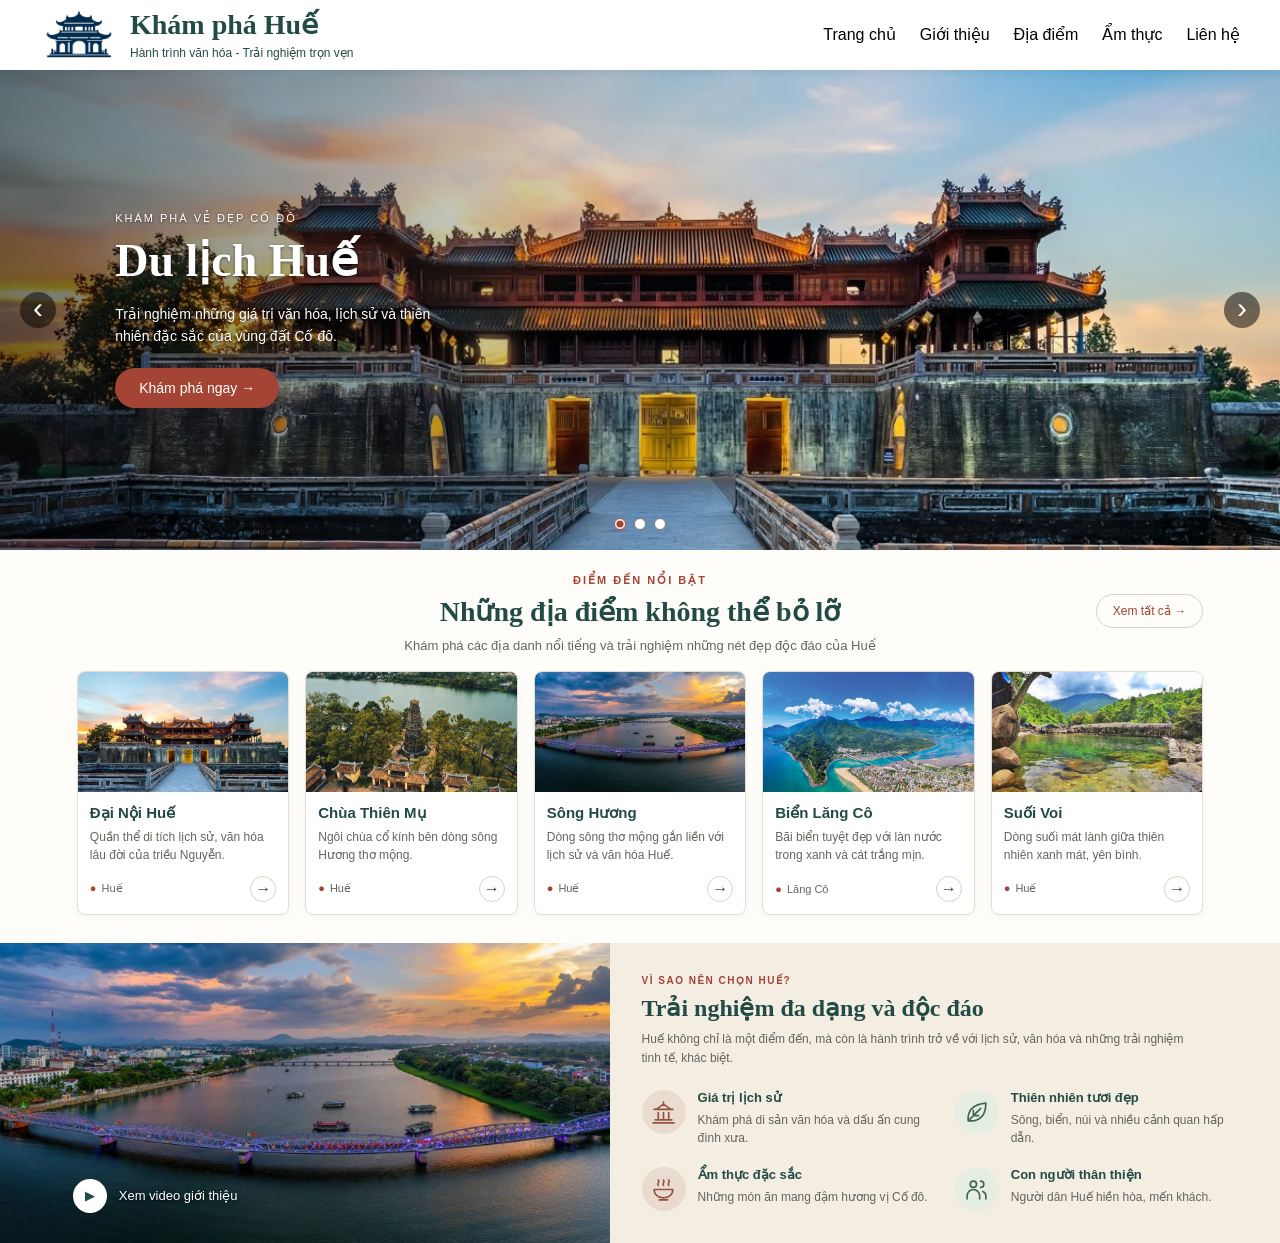
==== index.html @ 4cc4da43 "Hoàn thiện giao diện trang chủ Khám phá Huế" ====
<!doctype html>
<html lang="en">
  <head>
    <meta charset="UTF-8" />
    <meta name="viewport" content="width=device-width, initial-scale=1.0" />
    <title>Document</title>
  </head>
  <body>
    <!doctype html>
    <html lang="vi">
      <head>
        <meta charset="UTF-8" />
        <meta name="viewport" content="width=device-width, initial-scale=1.0" />
        <title>Khám phá Huế</title>
        <link rel="stylesheet" href="style.css" />
      </head>
      <body>
        <header>
          <div class="thuonghieu">
            <img class="logo" src="images/logo.png" alt="" />
            <div>
              <h1>Khám phá Huế</h1>
              <p>Hành trình văn hóa - Trải nghiệm trọn vẹn</p>
            </div>
          </div>

          <nav>
            <a href="index.html">Trang chủ</a>
            <a href="gioithieu.html">Giới thiệu</a>
            <a href="diadiem.html">Địa điểm</a>
            <a href="amthuc.html">Ẩm thực</a>
            <a href="lienhe.html">Liên hệ</a>
          </nav>
        </header>

        <section class="banner">
          <input type="radio" name="anhbanner" id="anh1" aria-label="Ảnh Đại Nội Huế" checked />
          <input type="radio" name="anhbanner" id="anh2" aria-label="Ảnh Vịnh Lăng Cô" />
          <input type="radio" name="anhbanner" id="anh3" aria-label="Ảnh Chùa Thiên Mụ" />
          <div class="nen"></div>
          <div class="noidung">
            <h2>Khám phá vẻ đẹp Cố đô <span>Du lịch Huế</span></h2>
            <p>
              Trải nghiệm những giá trị văn hóa, lịch sử và thiên nhiên đặc sắc của
              vùng đất Cố đô.
            </p>
            <a class="nut" href="diadiem.html">Khám phá ngay →</a>
          </div>
          <div class="chuyen chuyen1">
            <label class="truoc" for="anh3" title="Ảnh trước">‹</label>
            <label class="sau" for="anh2" title="Ảnh tiếp theo">›</label>
          </div>
          <div class="chuyen chuyen2">
            <label class="truoc" for="anh1" title="Ảnh trước">‹</label>
            <label class="sau" for="anh3" title="Ảnh tiếp theo">›</label>
          </div>
          <div class="chuyen chuyen3">
            <label class="truoc" for="anh2" title="Ảnh trước">‹</label>
            <label class="sau" for="anh1" title="Ảnh tiếp theo">›</label>
          </div>
        </section>
        <section class="diemden">
          <div class="tieude">
            <p class="nhan">Điểm đến nổi bật</p>
            <h2>Những địa điểm không thể bỏ lỡ</h2>
            <p>Khám phá các địa danh nổi tiếng và trải nghiệm những nét đẹp độc đáo của Huế</p>
            <a class="xemtatca" href="diadiem.html">Xem tất cả →</a>
          </div>

          <div class="danhsach">
            <article class="diem">
              <img src="images/banner.jpg" alt="Đại Nội Huế" loading="lazy" />
              <div class="thongtin">
                <h3>Đại Nội Huế</h3>
                <p>Quần thể di tích lịch sử, văn hóa lâu đời của triều Nguyễn.</p>
                <div class="chandiem"><span>Huế</span><a href="diadiem.html#dai-noi" aria-label="Khám phá Đại Nội Huế">→</a></div>
              </div>
            </article>
            <article class="diem">
              <img src="images/chuathienmu.jpg" alt="Tháp Phước Duyên tại Chùa Thiên Mụ" loading="lazy" />
              <div class="thongtin">
                <h3>Chùa Thiên Mụ</h3>
                <p>Ngôi chùa cổ kính bên dòng sông Hương thơ mộng.</p>
                <div class="chandiem"><span>Huế</span><a href="diadiem.html#thien-mu" aria-label="Khám phá Chùa Thiên Mụ">→</a></div>
              </div>
            </article>
            <article class="diem">
              <img src="images/songhuong.jpg" alt="Sông Hương và cầu Trường Tiền lúc hoàng hôn" loading="lazy" />
              <div class="thongtin">
                <h3>Sông Hương</h3>
                <p>Dòng sông thơ mộng gắn liền với lịch sử và văn hóa Huế.</p>
                <div class="chandiem"><span>Huế</span><a href="diadiem.html#song-huong" aria-label="Khám phá Sông Hương">→</a></div>
              </div>
            </article>
            <article class="diem">
              <img src="images/langco.jpg" alt="Toàn cảnh biển Lăng Cô xanh trong" loading="lazy" />
              <div class="thongtin">
                <h3>Biển Lăng Cô</h3>
                <p>Bãi biển tuyệt đẹp với làn nước trong xanh và cát trắng mịn.</p>
                <div class="chandiem"><span>Lăng Cô</span><a href="diadiem.html#lang-co" aria-label="Khám phá Biển Lăng Cô">→</a></div>
              </div>
            </article>
            <article class="diem">
              <img src="images/suoivoi-xanh.jpg" alt="Làn nước xanh trong tại Suối Voi giữa núi rừng" loading="lazy" />
              <div class="thongtin">
                <h3>Suối Voi</h3>
                <p>Dòng suối mát lành giữa thiên nhiên xanh mát, yên bình.</p>
                <div class="chandiem"><span>Huế</span><a href="diadiem.html#suoi-voi" aria-label="Khám phá Suối Voi">→</a></div>
              </div>
            </article>
          </div>
        </section>
        <section class="trainghiem">
          <div class="video">
            <details>
              <summary><span aria-hidden="true">▶</span> Xem video giới thiệu</summary>
            <iframe
              src="https://www.youtube.com/embed/Lfqjb9_OhU0"
              title="Trải nghiệm vẻ đẹp Huế - Video giới thiệu"
              loading="lazy"
              allow="accelerometer; autoplay; clipboard-write; encrypted-media; gyroscope; picture-in-picture; web-share"
              allowfullscreen>
            </iframe>
            </details>
          </div>

          <div class="lydo">
            <p class="nhan">Vì sao nên chọn Huế?</p>
            <h2>Trải nghiệm đa dạng và độc đáo</h2>
            <p class="gioithieu">Huế không chỉ là một điểm đến, mà còn là hành trình trở về với lịch sử, văn hóa và những trải nghiệm tinh tế, khác biệt.</p>
            <div class="caclydo">
              <div class="muc">
                <span class="bieutuong" aria-hidden="true">
                  <svg viewBox="0 0 24 24"><path d="M3 9h18M5 9l7-5 7 5M7 12v7m5-7v7m5-7v7M4 19h16M2 22h20M12 2v2" /></svg>
                </span>
                <div><h3>Giá trị lịch sử</h3><p>Khám phá di sản văn hóa và dấu ấn cung đình xưa.</p></div>
              </div>
              <div class="muc">
                <span class="bieutuong" aria-hidden="true">
                  <svg viewBox="0 0 24 24"><path d="M4 20C3 10 9 4 21 3c0 12-6 18-17 17ZM4 20 16 8M9 15v-5m0 5h5" /></svg>
                </span>
                <div><h3>Thiên nhiên tươi đẹp</h3><p>Sông, biển, núi và nhiều cảnh quan hấp dẫn.</p></div>
              </div>
              <div class="muc">
                <span class="bieutuong" aria-hidden="true">
                  <svg viewBox="0 0 24 24"><path d="M3 12h18c0 5-4 8-9 8s-9-3-9-8ZM8 22h8M7 8c-2-2 2-3 0-5m5 5c-2-2 2-3 0-5m5 5c-2-2 2-3 0-5" /></svg>
                </span>
                <div><h3>Ẩm thực đặc sắc</h3><p>Những món ăn mang đậm hương vị Cố đô.</p></div>
              </div>
              <div class="muc">
                <span class="bieutuong" aria-hidden="true">
                  <svg viewBox="0 0 24 24"><circle cx="9" cy="7" r="3" /><path d="M3 21v-3a6 6 0 0 1 12 0v3M16 4a3 3 0 0 1 0 6m2 4a5 5 0 0 1 3 5v2" /></svg>
                </span>
                <div><h3>Con người thân thiện</h3><p>Người dân Huế hiền hòa, mến khách.</p></div>
              </div>
            </div>
          </div>
        </section>
      </body>
    </html>
  </body>
</html>
---- style.css ----
.trainghiem {
    display: grid;
    grid-template-columns: 1fr 1.1fr;
    color: #234b46;
}

.video {
    position: relative;
    min-height: 300px;
    background: url("images/songhuong.jpg") center / cover;
}

.video details summary {
    position: absolute;
    bottom: 30px;
    left: 12%;
    z-index: 1;
    list-style: none;
    cursor: pointer;
    color: white;
    font-size: 13px;
    text-shadow: 0 1px 4px #000;
}

.video summary::-webkit-details-marker {
    display: none;
}

.video summary span {
    display: inline-block;
    width: 34px;
    height: 34px;
    margin-right: 8px;
    border-radius: 50%;
    background-color: white;
    color: #234b46;
    line-height: 34px;
    text-align: center;
    text-shadow: none;
}

.video details[open] summary {
    top: 8px;
    bottom: auto;
    left: 8px;
    padding: 4px 8px;
    background-color: #234b46;
    border-radius: 6px;
    font-size: 0;
}

.video details[open] summary span {
    display: none;
}

.video details[open] summary::after {
    content: "✕ Đóng video";
    font-size: 12px;
}

.video iframe {
    position: absolute;
    inset: 0;
    display: block;
    width: 100%;
    height: 100%;
    min-height: 300px;
    aspect-ratio: 16 / 9;
    border: 0;
}

.lydo {
    padding: 32px;
    background-color: #f3ede2;
}

.lydo .nhan {
    margin: 0 0 8px;
    color: #a44435;
    text-transform: uppercase;
    letter-spacing: 1.5px;
    font-weight: bold;
    font-size: 10px;
}

.lydo h2 {
    margin: 0 0 8px;
    font-family: Georgia, serif;
    font-size: 24px;
}

.caclydo {
    display: grid;
    grid-template-columns: repeat(2, 1fr);
    gap: 20px;
}

.lydo .gioithieu {
    margin: 0 0 22px;
    max-width: 560px;
    color: #65665e;
    font-size: 12px;
    line-height: 1.6;
}

.muc {
    display: flex;
    align-items: flex-start;
    gap: 12px;
}

.bieutuong {
    flex-shrink: 0;
    width: 44px;
    height: 44px;
    border-radius: 50%;
    background-color: #eadbd0;
    color: #935342;
    display: flex;
    align-items: center;
    justify-content: center;
}

.bieutuong svg {
    width: 25px;
    height: 25px;
    fill: none;
    stroke: currentColor;
    stroke-width: 1.6;
    stroke-linecap: round;
    stroke-linejoin: round;
}

.muc:nth-child(2) .bieutuong {
    background-color: #e6eee3;
    color: #426552;
}

.muc:nth-child(3) .bieutuong {
    background-color: #eadbd0;
    color: #935342;
}

.muc:nth-child(4) .bieutuong {
    background-color: #e6eee3;
    color: #426552;
}

.muc h3 {
    font-size: 13px;
    margin: 0 0 6px;
}

.muc p {
    font-size: 12px;
    line-height: 1.5;
    color: #65665e;
    margin: 0;
}

@media (max-width: 1000px) {
    .trainghiem {
        grid-template-columns: 1fr;
    }
}

@media (max-width: 450px) {
    .caclydo {
        grid-template-columns: 1fr;
    }

}

body {
    margin: 0;
    font-family: Arial, sans-serif;
    color: #234b46;
    background-color: #fffdf9;
}

.diemden {
    padding: 24px 6% 28px;
    background-color: #fffdf9;
    color: #234b46;
}

.diemden .tieude {
    position: relative;
    text-align: center;
    margin-bottom: 18px;
}

.tieude .nhan {
    color: #a44435;
    font-size: 11px;
    font-weight: bold;
    text-transform: uppercase;
    letter-spacing: 2px;
    margin: 0 0 8px;
}

.tieude h2 {
    font-family: Georgia, serif;
    font-size: 28px;
    margin: 0 0 10px;
}

.tieude > p:last-of-type {
    font-size: 13px;
    color: #65665e;
    margin: 0;
}

.xemtatca {
    position: absolute;
    right: 0;
    top: 20px;
    padding: 9px 16px;
    border: 1px solid #d9d2c5;
    border-radius: 20px;
    color: #a44435;
    font-size: 12px;
    text-decoration: none;
}

.danhsach {
    display: grid;
    grid-template-columns: repeat(5, 1fr);
    gap: 16px;
}

.diem {
    background-color: white;
    min-width: 0;
    overflow: hidden;
    border: 1px solid #e5dfd3;
    border-radius: 8px;
    box-shadow: 0 2px 6px rgba(0, 0, 0, 0.04);
    display: flex;
    flex-direction: column;
}

.diem > img {
    width: 100%;
    height: 120px;
    object-fit: cover;
    display: block;
}

.thongtin {
    padding: 12px;
    flex: 1;
    display: flex;
    flex-direction: column;
}

.thongtin h3 {
    margin: 0 0 6px;
    font-size: 15px;
}

.thongtin p {
    margin: 0 0 12px;
    font-size: 12px;
    line-height: 1.5;
    color: #65665e;
}

.chandiem {
    display: flex;
    align-items: center;
    justify-content: space-between;
    margin-top: auto;
    font-size: 11px;
    color: #65665e;
}

.chandiem span::before {
    content: "●";
    color: #a44435;
    margin-right: 5px;
}

.chandiem a {
    width: 24px;
    height: 24px;
    line-height: 24px;
    border: 1px solid #d9d2c5;
    border-radius: 50%;
    text-align: center;
    text-decoration: none;
    color: #234b46;
    font-size: 16px;
}

.chandiem a:hover,
.xemtatca:hover {
    color: white;
    background-color: #a44435;
    border-color: #a44435;
}

@media (max-width: 1100px) {
    .xemtatca {
        position: static;
        display: inline-block;
        margin-top: 16px;
    }

    .danhsach {
        grid-template-columns: repeat(3, 1fr);
    }
}

@media (max-width: 700px) {
    .danhsach {
        grid-template-columns: repeat(2, 1fr);
    }
}

@media (max-width: 420px) {
    .danhsach {
        grid-template-columns: 1fr;
    }
}

header {
    position: sticky;
    top: 0;
    z-index: 10;
    box-shadow: 0 2px 8px rgba(35, 75, 70, 0.1);
    display: flex;
    justify-content: space-between;
    align-items: center;
    padding: 8px 40px;
    gap: 24px;
    background-color: white;
    color: #234b46;
}

.thuonghieu {
    display: flex;
    align-items: center;
    gap: 12px;
}

.thuonghieu h1 {
    margin: 0;
    font-family: Georgia, serif;
    font-size: 28px;
    white-space: nowrap;
}

.thuonghieu p {
    margin: 4px 0 0;
    font-size: 12px;
    line-height: 1.4;
}

header .logo {
    width: auto;
    height: 52px;
    display: block;
}

nav {
    display: flex;
    gap: 24px;
}

nav a {
    color: #000;
    text-decoration: none;
}

nav a:hover {
    color: #a44435;
}

.banner {
    position: relative;
    height: 480px;
    box-sizing: border-box;
    padding: 40px 9%;
    display: flex;
    align-items: center;
    justify-content: flex-start;
    text-align: left;
    color: white;
    background-color: #234b46;
}

.banner .nen {
    position: absolute;
    inset: 0;
    background-image: url("images/banner.jpg");
    background-size: cover;
    background-position: center;
}

.banner .nen::after {
    content: "";
    position: absolute;
    inset: 0;
    background: linear-gradient(to right, rgba(0, 0, 0, 0.55), rgba(0, 0, 0, 0.15) 45%, transparent 70%);
}

.banner .noidung {
    position: relative;
    z-index: 1;
    max-width: 340px;
    text-shadow: 0 1px 3px rgba(0, 0, 0, 0.5);
}

.banner input {
    position: absolute;
    bottom: 20px;
    z-index: 2;
    width: 12px;
    height: 12px;
    margin: 0;
    accent-color: #a44435;
    cursor: pointer;
}

#anh1 { left: calc(50% - 26px); }
#anh2 { left: calc(50% - 6px); }
#anh3 { left: calc(50% + 14px); }

#anh1:checked ~ .nen,
#anh2:checked ~ .nen {
    background-position: center 58%;
}

#anh2:checked ~ .nen {
    background-image: url("images/langco.jpg");
    background-position: center 70%;
}

#anh3:checked ~ .nen {
    background-image: url("images/thienmu-rong.jpg");
    background-position: center 65%;
}

.banner h2 {
    margin: 0 0 16px;
    font-family: Arial, sans-serif;
    font-size: 11px;
    font-weight: normal;
    text-transform: uppercase;
    letter-spacing: 2px;
}

.banner h2 span {
    display: block;
    margin-top: 8px;
    font-family: Georgia, serif;
    font-size: 46px;
    font-weight: bold;
    text-transform: none;
    letter-spacing: 0;
}

.banner p {
    max-width: 400px;
    margin: 0 0 20px;
    font-size: 14px;
    line-height: 1.6;
}

.banner .nut {
    display: inline-block;
    padding: 12px 24px;
    border-radius: 24px;
    background-color: #a44435;
    font-size: 14px;
    color: white;
    text-decoration: none;
    text-shadow: none;
}

.banner .nut:hover {
    background-color: #803326;
}

.chuyen {
    display: none;
}

#anh1:checked ~ .chuyen1,
#anh2:checked ~ .chuyen2,
#anh3:checked ~ .chuyen3 {
    display: block;
}

.chuyen label {
    position: absolute;
    top: 50%;
    transform: translateY(-50%);
    z-index: 2;
    width: 36px;
    height: 36px;
    border-radius: 50%;
    background-color: rgba(0, 0, 0, 0.5);
    text-align: center;
    font-size: 30px;
    line-height: 32px;
    cursor: pointer;
}

.chuyen .truoc { left: 20px; }
.chuyen .sau { right: 20px; }

.chuyen label:hover {
    background-color: #a44435;
}

@media (max-width: 600px) {
    .banner {
        padding: 40px 60px;
    }

    .banner h2 span {
        font-size: 36px;
    }

    .chuyen .truoc { left: 10px; }
    .chuyen .sau { right: 10px; }
}
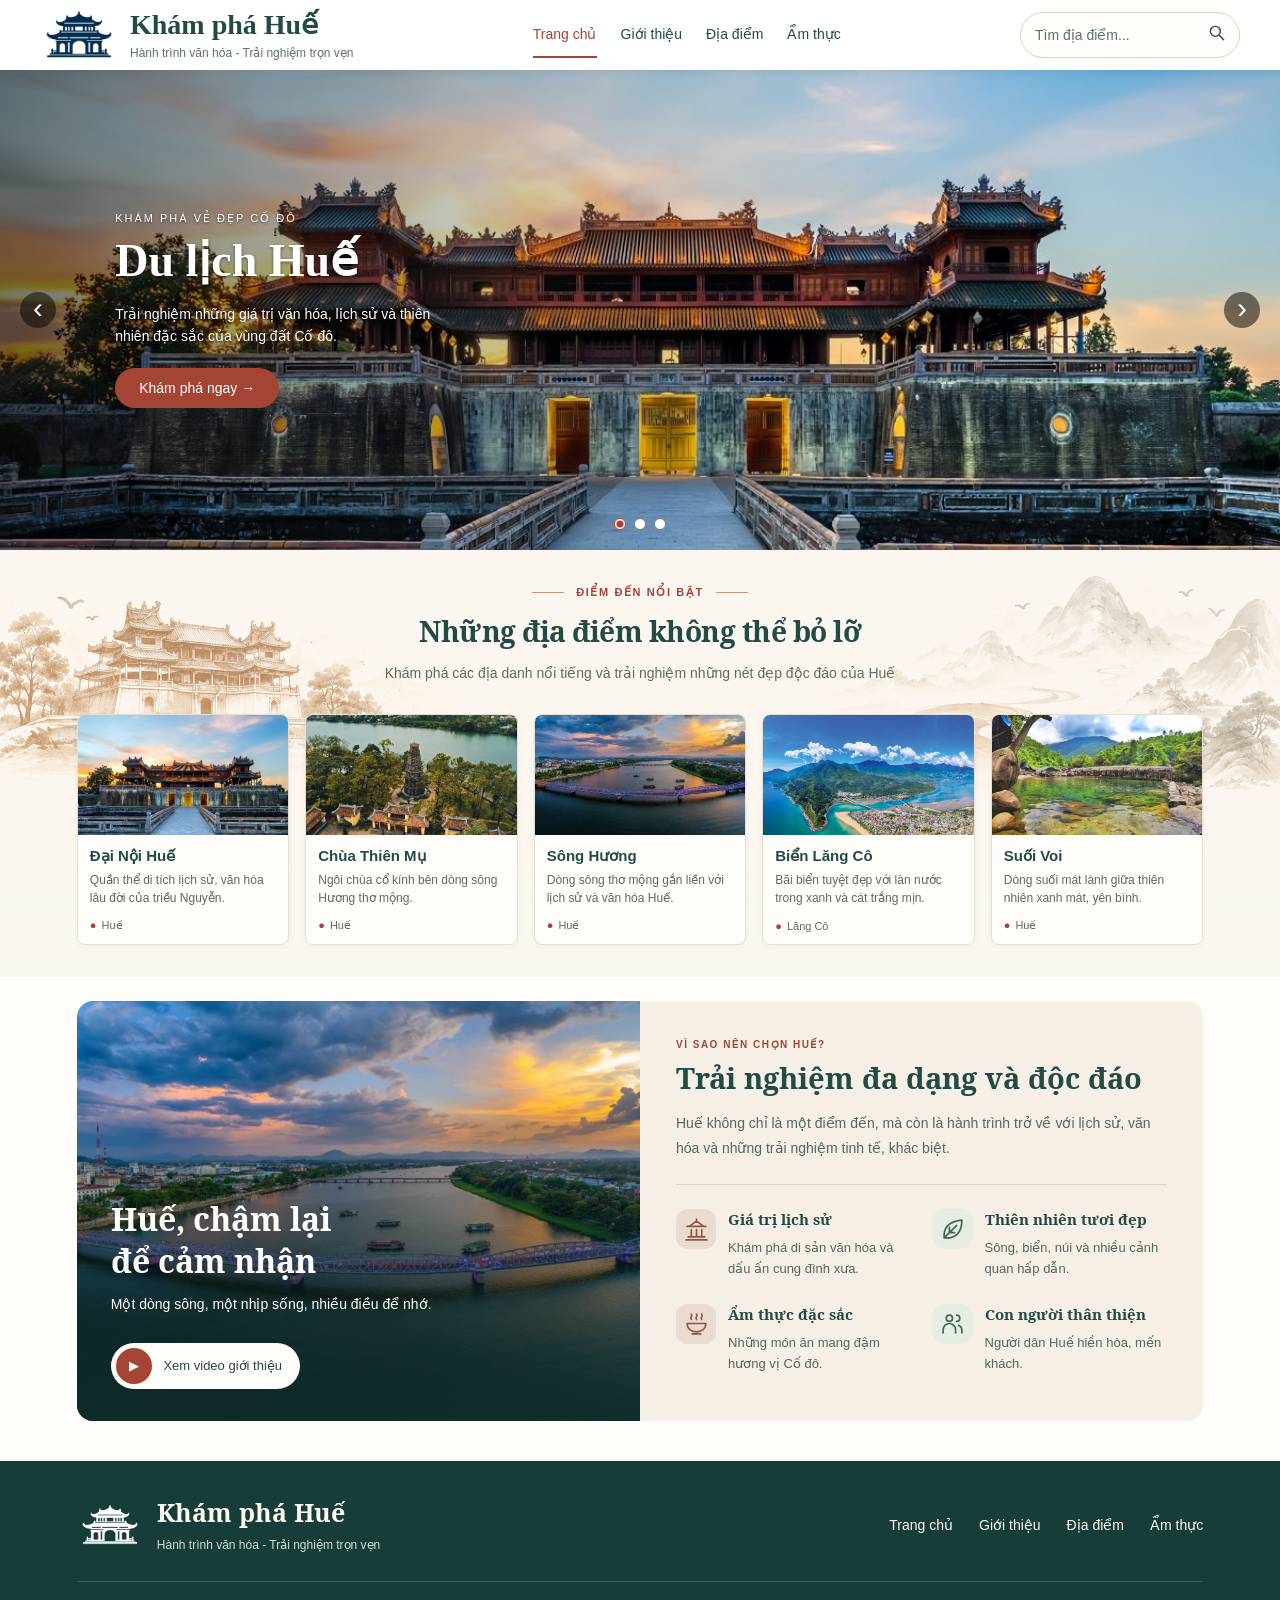
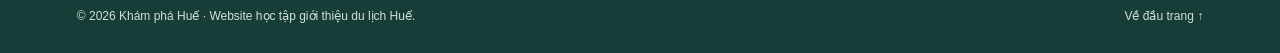
==== commit 50db4fad: "Hoan thien giao dien website du lich Hue" ====
--- a/index.html
+++ b/index.html
@@ -1,162 +1,306 @@
 <!doctype html>
-<html lang="en">
+<html lang="vi">
   <head>
     <meta charset="UTF-8" />
     <meta name="viewport" content="width=device-width, initial-scale=1.0" />
-    <title>Document</title>
+    <title>Khám phá Huế</title>
+    <!-- Nạp CSS để định dạng giao diện trang. -->
+    <link rel="stylesheet" href="style.css" />
   </head>
   <body>
-    <!doctype html>
-    <html lang="vi">
-      <head>
-        <meta charset="UTF-8" />
-        <meta name="viewport" content="width=device-width, initial-scale=1.0" />
-        <title>Khám phá Huế</title>
-        <link rel="stylesheet" href="style.css" />
-      </head>
-      <body>
-        <header>
-          <div class="thuonghieu">
-            <img class="logo" src="images/logo.png" alt="" />
+    <!-- Header: hiển thị thương hiệu, menu và thanh tìm kiếm. -->
+    <header>
+      <div class="thuonghieu">
+        <img class="logo" src="images/logo.png" alt="" />
+        <div>
+          <h1>Khám phá Huế</h1>
+          <p>Hành trình văn hóa - Trải nghiệm trọn vẹn</p>
+        </div>
+      </div>
+
+      <!-- Menu: liên kết các trang; aria-current đánh dấu trang đang xem. -->
+      <nav aria-label="Điều hướng chính">
+        <a href="index.html" aria-current="page">Trang chủ</a>
+        <a href="gioithieu.html">Giới thiệu</a>
+        <a href="diadiem.html">Địa điểm</a>
+        <a href="amthuc.html">Ẩm thực</a>
+      </nav>
+      <!-- Tìm kiếm: nhập tên địa điểm và hiển thị kết quả bằng JavaScript. -->
+      <form class="timkiem" role="search">
+        <div class="otim">
+          <input
+            type="search"
+            id="timdiem"
+            placeholder="Tìm địa điểm..."
+            aria-label="Tìm địa điểm tại Huế"
+            autocomplete="off"
+            aria-controls="ketqua"
+          />
+          <button type="submit" aria-label="Tìm kiếm">
+            <svg viewBox="0 0 24 24" aria-hidden="true">
+              <circle cx="10" cy="10" r="6" />
+              <path d="m15 15 5 5" />
+            </svg>
+          </button>
+        </div>
+        <!-- Khung kết quả được ẩn lúc đầu, JavaScript sẽ thêm các liên kết vào ul. -->
+        <div class="ketqua" id="ketqua" hidden>
+          <p role="status" id="baotim"></p>
+          <ul></ul>
+        </div>
+      </form>
+    </header>
+
+    <!-- Banner: radio chọn ảnh, ba lớp nền tạo hiệu ứng chuyển mờ dần. -->
+    <section class="banner">
+      <input
+        type="radio"
+        name="anhbanner"
+        id="anh1"
+        aria-label="Ảnh Đại Nội Huế"
+        checked
+      />
+      <input
+        type="radio"
+        name="anhbanner"
+        id="anh2"
+        aria-label="Ảnh Vịnh Lăng Cô"
+      />
+      <input
+        type="radio"
+        name="anhbanner"
+        id="anh3"
+        aria-label="Ảnh Chùa Thiên Mụ"
+      />
+      <div class="nen nen1"></div>
+      <div class="nen nen2"></div>
+      <div class="nen nen3"></div>
+      <!-- Chữ và nút khám phá luôn nằm trên các ảnh nền. -->
+      <div class="noidung">
+        <h2>Khám phá vẻ đẹp Cố đô <span>Du lịch Huế</span></h2>
+        <p>
+          Trải nghiệm những giá trị văn hóa, lịch sử và thiên nhiên đặc sắc
+          của vùng đất Cố đô.
+        </p>
+        <a class="nut" href="diadiem.html">Khám phá ngay →</a>
+      </div>
+      <!-- Mỗi cặp mũi tên chọn radio của ảnh trước hoặc ảnh tiếp theo. -->
+      <div class="chuyen chuyen1">
+        <label class="truoc" for="anh3" title="Ảnh trước">‹</label>
+        <label class="sau" for="anh2" title="Ảnh tiếp theo">›</label>
+      </div>
+      <div class="chuyen chuyen2">
+        <label class="truoc" for="anh1" title="Ảnh trước">‹</label>
+        <label class="sau" for="anh3" title="Ảnh tiếp theo">›</label>
+      </div>
+      <div class="chuyen chuyen3">
+        <label class="truoc" for="anh2" title="Ảnh trước">‹</label>
+        <label class="sau" for="anh1" title="Ảnh tiếp theo">›</label>
+      </div>
+    </section>
+    <!-- Địa điểm nổi bật: tiêu đề và danh sách năm thẻ giới thiệu. -->
+    <section class="diemden">
+      <div class="tieude">
+        <p class="nhan">Điểm đến nổi bật</p>
+        <h2>Những địa điểm không thể bỏ lỡ</h2>
+        <p>
+          Khám phá các địa danh nổi tiếng và trải nghiệm những nét đẹp độc
+          đáo của Huế
+        </p>
+      </div>
+
+      <div class="danhsach">
+        <article class="diem">
+          <img src="images/banner.jpg" alt="Đại Nội Huế" loading="lazy" />
+          <div class="thongtin">
+            <h3>Đại Nội Huế</h3>
+            <p>
+              Quần thể di tích lịch sử, văn hóa lâu đời của triều Nguyễn.
+            </p>
+            <div class="chandiem">
+              <span>Huế</span>
+            </div>
+          </div>
+        </article>
+        <article class="diem">
+          <img
+            src="images/chuathienmu.jpg"
+            alt="Tháp Phước Duyên tại Chùa Thiên Mụ"
+            loading="lazy"
+          />
+          <div class="thongtin">
+            <h3>Chùa Thiên Mụ</h3>
+            <p>Ngôi chùa cổ kính bên dòng sông Hương thơ mộng.</p>
+            <div class="chandiem">
+              <span>Huế</span>
+            </div>
+          </div>
+        </article>
+        <article class="diem">
+          <img
+            src="images/songhuong.jpg"
+            alt="Sông Hương và cầu Trường Tiền lúc hoàng hôn"
+            loading="lazy"
+          />
+          <div class="thongtin">
+            <h3>Sông Hương</h3>
+            <p>Dòng sông thơ mộng gắn liền với lịch sử và văn hóa Huế.</p>
+            <div class="chandiem">
+              <span>Huế</span>
+            </div>
+          </div>
+        </article>
+        <article class="diem">
+          <img
+            src="images/langco.jpg"
+            alt="Toàn cảnh biển Lăng Cô xanh trong"
+            loading="lazy"
+          />
+          <div class="thongtin">
+            <h3>Biển Lăng Cô</h3>
+            <p>
+              Bãi biển tuyệt đẹp với làn nước trong xanh và cát trắng mịn.
+            </p>
+            <div class="chandiem">
+              <span>Lăng Cô</span>
+            </div>
+          </div>
+        </article>
+        <article class="diem">
+          <img
+            src="images/suoivoi-xanh.jpg"
+            alt="Làn nước xanh trong tại Suối Voi giữa núi rừng"
+            loading="lazy"
+          />
+          <div class="thongtin">
+            <h3>Suối Voi</h3>
+            <p>Dòng suối mát lành giữa thiên nhiên xanh mát, yên bình.</p>
+            <div class="chandiem">
+              <span>Huế</span>
+            </div>
+          </div>
+        </article>
+      </div>
+    </section>
+    <!-- Trải nghiệm: phần video bên trái và các lý do chọn Huế bên phải. -->
+    <section class="trainghiem">
+      <div class="video">
+        <!-- Lời dẫn trên ảnh; lớp tối trong CSS giúp chữ và nút phát dễ đọc. -->
+        <div class="loidanvideo">
+          <h2>Huế, chậm lại để cảm nhận</h2>
+          <p>Một dòng sông, một nhịp sống, nhiều điều để nhớ.</p>
+        </div>
+        <details>
+          <summary>
+            <span aria-hidden="true">▶</span> Xem video giới thiệu
+          </summary>
+          <iframe
+            src="https://www.youtube.com/embed/Lfqjb9_OhU0"
+            title="Trải nghiệm vẻ đẹp Huế - Video giới thiệu"
+            loading="lazy"
+            allow="
+              accelerometer;
+              autoplay;
+              clipboard-write;
+              encrypted-media;
+              gyroscope;
+              picture-in-picture;
+              web-share;
+            "
+            allowfullscreen
+          >
+          </iframe>
+        </details>
+      </div>
+
+      <div class="lydo">
+        <p class="nhan">Vì sao nên chọn Huế?</p>
+        <h2>Trải nghiệm đa dạng và độc đáo</h2>
+        <p class="gioithieu">
+          Huế không chỉ là một điểm đến, mà còn là hành trình trở về với
+          lịch sử, văn hóa và những trải nghiệm tinh tế, khác biệt.
+        </p>
+        <div class="caclydo">
+          <div class="muc">
+            <span class="bieutuong" aria-hidden="true">
+              <svg viewBox="0 0 24 24">
+                <path
+                  d="M3 9h18M5 9l7-5 7 5M7 12v7m5-7v7m5-7v7M4 19h16M2 22h20M12 2v2"
+                />
+              </svg>
+            </span>
             <div>
-              <h1>Khám phá Huế</h1>
-              <p>Hành trình văn hóa - Trải nghiệm trọn vẹn</p>
-            </div>
-          </div>
-
-          <nav>
-            <a href="index.html">Trang chủ</a>
-            <a href="gioithieu.html">Giới thiệu</a>
-            <a href="diadiem.html">Địa điểm</a>
-            <a href="amthuc.html">Ẩm thực</a>
-            <a href="lienhe.html">Liên hệ</a>
-          </nav>
-        </header>
-
-        <section class="banner">
-          <input type="radio" name="anhbanner" id="anh1" aria-label="Ảnh Đại Nội Huế" checked />
-          <input type="radio" name="anhbanner" id="anh2" aria-label="Ảnh Vịnh Lăng Cô" />
-          <input type="radio" name="anhbanner" id="anh3" aria-label="Ảnh Chùa Thiên Mụ" />
-          <div class="nen"></div>
-          <div class="noidung">
-            <h2>Khám phá vẻ đẹp Cố đô <span>Du lịch Huế</span></h2>
-            <p>
-              Trải nghiệm những giá trị văn hóa, lịch sử và thiên nhiên đặc sắc của
-              vùng đất Cố đô.
-            </p>
-            <a class="nut" href="diadiem.html">Khám phá ngay →</a>
-          </div>
-          <div class="chuyen chuyen1">
-            <label class="truoc" for="anh3" title="Ảnh trước">‹</label>
-            <label class="sau" for="anh2" title="Ảnh tiếp theo">›</label>
-          </div>
-          <div class="chuyen chuyen2">
-            <label class="truoc" for="anh1" title="Ảnh trước">‹</label>
-            <label class="sau" for="anh3" title="Ảnh tiếp theo">›</label>
-          </div>
-          <div class="chuyen chuyen3">
-            <label class="truoc" for="anh2" title="Ảnh trước">‹</label>
-            <label class="sau" for="anh1" title="Ảnh tiếp theo">›</label>
-          </div>
-        </section>
-        <section class="diemden">
-          <div class="tieude">
-            <p class="nhan">Điểm đến nổi bật</p>
-            <h2>Những địa điểm không thể bỏ lỡ</h2>
-            <p>Khám phá các địa danh nổi tiếng và trải nghiệm những nét đẹp độc đáo của Huế</p>
-            <a class="xemtatca" href="diadiem.html">Xem tất cả →</a>
-          </div>
-
-          <div class="danhsach">
-            <article class="diem">
-              <img src="images/banner.jpg" alt="Đại Nội Huế" loading="lazy" />
-              <div class="thongtin">
-                <h3>Đại Nội Huế</h3>
-                <p>Quần thể di tích lịch sử, văn hóa lâu đời của triều Nguyễn.</p>
-                <div class="chandiem"><span>Huế</span><a href="diadiem.html#dai-noi" aria-label="Khám phá Đại Nội Huế">→</a></div>
-              </div>
-            </article>
-            <article class="diem">
-              <img src="images/chuathienmu.jpg" alt="Tháp Phước Duyên tại Chùa Thiên Mụ" loading="lazy" />
-              <div class="thongtin">
-                <h3>Chùa Thiên Mụ</h3>
-                <p>Ngôi chùa cổ kính bên dòng sông Hương thơ mộng.</p>
-                <div class="chandiem"><span>Huế</span><a href="diadiem.html#thien-mu" aria-label="Khám phá Chùa Thiên Mụ">→</a></div>
-              </div>
-            </article>
-            <article class="diem">
-              <img src="images/songhuong.jpg" alt="Sông Hương và cầu Trường Tiền lúc hoàng hôn" loading="lazy" />
-              <div class="thongtin">
-                <h3>Sông Hương</h3>
-                <p>Dòng sông thơ mộng gắn liền với lịch sử và văn hóa Huế.</p>
-                <div class="chandiem"><span>Huế</span><a href="diadiem.html#song-huong" aria-label="Khám phá Sông Hương">→</a></div>
-              </div>
-            </article>
-            <article class="diem">
-              <img src="images/langco.jpg" alt="Toàn cảnh biển Lăng Cô xanh trong" loading="lazy" />
-              <div class="thongtin">
-                <h3>Biển Lăng Cô</h3>
-                <p>Bãi biển tuyệt đẹp với làn nước trong xanh và cát trắng mịn.</p>
-                <div class="chandiem"><span>Lăng Cô</span><a href="diadiem.html#lang-co" aria-label="Khám phá Biển Lăng Cô">→</a></div>
-              </div>
-            </article>
-            <article class="diem">
-              <img src="images/suoivoi-xanh.jpg" alt="Làn nước xanh trong tại Suối Voi giữa núi rừng" loading="lazy" />
-              <div class="thongtin">
-                <h3>Suối Voi</h3>
-                <p>Dòng suối mát lành giữa thiên nhiên xanh mát, yên bình.</p>
-                <div class="chandiem"><span>Huế</span><a href="diadiem.html#suoi-voi" aria-label="Khám phá Suối Voi">→</a></div>
-              </div>
-            </article>
-          </div>
-        </section>
-        <section class="trainghiem">
-          <div class="video">
-            <details>
-              <summary><span aria-hidden="true">▶</span> Xem video giới thiệu</summary>
-            <iframe
-              src="https://www.youtube.com/embed/Lfqjb9_OhU0"
-              title="Trải nghiệm vẻ đẹp Huế - Video giới thiệu"
-              loading="lazy"
-              allow="accelerometer; autoplay; clipboard-write; encrypted-media; gyroscope; picture-in-picture; web-share"
-              allowfullscreen>
-            </iframe>
-            </details>
-          </div>
-
-          <div class="lydo">
-            <p class="nhan">Vì sao nên chọn Huế?</p>
-            <h2>Trải nghiệm đa dạng và độc đáo</h2>
-            <p class="gioithieu">Huế không chỉ là một điểm đến, mà còn là hành trình trở về với lịch sử, văn hóa và những trải nghiệm tinh tế, khác biệt.</p>
-            <div class="caclydo">
-              <div class="muc">
-                <span class="bieutuong" aria-hidden="true">
-                  <svg viewBox="0 0 24 24"><path d="M3 9h18M5 9l7-5 7 5M7 12v7m5-7v7m5-7v7M4 19h16M2 22h20M12 2v2" /></svg>
-                </span>
-                <div><h3>Giá trị lịch sử</h3><p>Khám phá di sản văn hóa và dấu ấn cung đình xưa.</p></div>
-              </div>
-              <div class="muc">
-                <span class="bieutuong" aria-hidden="true">
-                  <svg viewBox="0 0 24 24"><path d="M4 20C3 10 9 4 21 3c0 12-6 18-17 17ZM4 20 16 8M9 15v-5m0 5h5" /></svg>
-                </span>
-                <div><h3>Thiên nhiên tươi đẹp</h3><p>Sông, biển, núi và nhiều cảnh quan hấp dẫn.</p></div>
-              </div>
-              <div class="muc">
-                <span class="bieutuong" aria-hidden="true">
-                  <svg viewBox="0 0 24 24"><path d="M3 12h18c0 5-4 8-9 8s-9-3-9-8ZM8 22h8M7 8c-2-2 2-3 0-5m5 5c-2-2 2-3 0-5m5 5c-2-2 2-3 0-5" /></svg>
-                </span>
-                <div><h3>Ẩm thực đặc sắc</h3><p>Những món ăn mang đậm hương vị Cố đô.</p></div>
-              </div>
-              <div class="muc">
-                <span class="bieutuong" aria-hidden="true">
-                  <svg viewBox="0 0 24 24"><circle cx="9" cy="7" r="3" /><path d="M3 21v-3a6 6 0 0 1 12 0v3M16 4a3 3 0 0 1 0 6m2 4a5 5 0 0 1 3 5v2" /></svg>
-                </span>
-                <div><h3>Con người thân thiện</h3><p>Người dân Huế hiền hòa, mến khách.</p></div>
-              </div>
-            </div>
-          </div>
-        </section>
-      </body>
-    </html>
+              <h3>Giá trị lịch sử</h3>
+              <p>Khám phá di sản văn hóa và dấu ấn cung đình xưa.</p>
+            </div>
+          </div>
+          <div class="muc">
+            <span class="bieutuong" aria-hidden="true">
+              <svg viewBox="0 0 24 24">
+                <path
+                  d="M4 20C3 10 9 4 21 3c0 12-6 18-17 17ZM4 20 16 8M9 15v-5m0 5h5"
+                />
+              </svg>
+            </span>
+            <div>
+              <h3>Thiên nhiên tươi đẹp</h3>
+              <p>Sông, biển, núi và nhiều cảnh quan hấp dẫn.</p>
+            </div>
+          </div>
+          <div class="muc">
+            <span class="bieutuong" aria-hidden="true">
+              <svg viewBox="0 0 24 24">
+                <path
+                  d="M3 12h18c0 5-4 8-9 8s-9-3-9-8ZM8 22h8M7 8c-2-2 2-3 0-5m5 5c-2-2 2-3 0-5m5 5c-2-2 2-3 0-5"
+                />
+              </svg>
+            </span>
+            <div>
+              <h3>Ẩm thực đặc sắc</h3>
+              <p>Những món ăn mang đậm hương vị Cố đô.</p>
+            </div>
+          </div>
+          <div class="muc">
+            <span class="bieutuong" aria-hidden="true">
+              <svg viewBox="0 0 24 24">
+                <circle cx="9" cy="7" r="3" />
+                <path
+                  d="M3 21v-3a6 6 0 0 1 12 0v3M16 4a3 3 0 0 1 0 6m2 4a5 5 0 0 1 3 5v2"
+                />
+              </svg>
+            </span>
+            <div>
+              <h3>Con người thân thiện</h3>
+              <p>Người dân Huế hiền hòa, mến khách.</p>
+            </div>
+          </div>
+        </div>
+      </div>
+    </section>
+    <!-- Nạp JavaScript sau nội dung để các phần tử HTML đã có sẵn khi chạy. -->
+    <script src="script.js"></script>
+
+    <!-- Chân trang dùng chung: thương hiệu, điều hướng và ghi chú dự án học tập. -->
+    <footer class="chantrang">
+      <div class="dauchan">
+        <div class="hieuchan">
+          <img src="images/logo.png" alt="" width="66" height="44" />
+          <div>
+            <a class="tenweb" href="index.html">Khám phá Huế</a>
+            <p>Hành trình văn hóa - Trải nghiệm trọn vẹn</p>
+          </div>
+        </div>
+        <nav aria-label="Điều hướng cuối trang">
+          <a href="index.html">Trang chủ</a>
+          <a href="gioithieu.html">Giới thiệu</a>
+          <a href="diadiem.html">Địa điểm</a>
+          <a href="amthuc.html">Ẩm thực</a>
+        </nav>
+      </div>
+      <div class="cuoichan">
+        <p>© 2026 Khám phá Huế · Website học tập giới thiệu du lịch Huế.</p>
+        <a href="#">Về đầu trang ↑</a>
+      </div>
+    </footer>
   </body>
 </html>
--- a/style.css
+++ b/style.css
@@ -1,529 +1,2253 @@
+/* Chia phần trải nghiệm thành hai cột: video và lý do chọn Huế. */
 .trainghiem {
-    display: grid;
-    grid-template-columns: 1fr 1.1fr;
-    color: #234b46;
-}
-
+  display: grid;
+  grid-template-columns: 1fr 1fr;
+  margin: 24px 6% 40px;
+  border-radius: 16px;
+  overflow: hidden;
+  color: #234b46;
+}
+
+/* Ảnh xem trước của video; làm mốc đặt nút phát và khung video. */
 .video {
-    position: relative;
+  position: relative;
+  min-height: 420px;
+  background:
+    linear-gradient(0deg, #102e2be6, transparent 75%),
+    url("images/songhuong.jpg") center / cover;
+}
+
+/* Lời dẫn ở chân ảnh, tách khỏi nút phát để người xem nhận ra thao tác chính. */
+.loidanvideo {
+  position: absolute;
+  left: 34px;
+  right: 34px;
+  bottom: 104px;
+  color: #fffdf9;
+}
+.loidanvideo h2 {
+  max-width: 370px;
+  margin: 0 0 12px;
+  font-family: "Hue Serif", Georgia, serif;
+  font-size: 32px;
+  line-height: 1.3;
+  text-wrap: balance;
+}
+.loidanvideo p {
+  margin: 0;
+  max-width: 360px;
+  font-size: 14px;
+  line-height: 1.7;
+}
+
+/* Nút mở video đặt trên ảnh xem trước. */
+.video details summary {
+  position: absolute;
+  bottom: 32px;
+  left: 34px;
+  z-index: 1;
+  list-style: none;
+  cursor: pointer;
+  padding: 5px 18px 5px 5px;
+  border-radius: 28px;
+  background: #fffdf9;
+  color: #234b46;
+  font-size: 13px;
+  text-shadow: none;
+}
+
+.video summary:focus-visible {
+  outline: 2px solid #fffdf9;
+  outline-offset: 5px;
+}
+.video details:not([open]) summary:hover {
+  background: #f0e4d5;
+}
+
+.video summary::-webkit-details-marker {
+  display: none;
+}
+
+.video summary span {
+  display: inline-block;
+  width: 36px;
+  height: 36px;
+  margin-right: 8px;
+  border-radius: 50%;
+  background-color: #a44435;
+  color: white;
+  line-height: 36px;
+  text-align: center;
+  text-shadow: none;
+}
+
+/* Khi video mở, chuyển nút phát thành nút đóng ở góc trên. */
+.video details[open] summary {
+  top: 8px;
+  bottom: auto;
+  left: 8px;
+  padding: 4px 8px;
+  background-color: #234b46;
+  border-radius: 6px;
+  font-size: 0;
+}
+
+.video details[open] summary span {
+  display: none;
+}
+
+.video details[open] summary::after {
+  content: "✕ Đóng video";
+  font-size: 12px;
+}
+
+/* Cho video nhúng phủ kín khu vực xem. */
+.video iframe {
+  position: absolute;
+  inset: 0;
+  display: block;
+  width: 100%;
+  height: 100%;
+  min-height: 300px;
+  aspect-ratio: 16 / 9;
+  border: 0;
+  z-index: 1;
+}
+
+/* Nút đóng luôn nằm trên khung video khi người xem mở nội dung. */
+.video details[open] summary {
+  z-index: 2;
+  color: white;
+}
+
+/* Nền và khoảng đệm cho nội dung lý do chọn Huế. */
+.lydo {
+  padding: 38px 36px;
+  background-color: #f5efe5;
+}
+
+.lydo .nhan {
+  margin: 0 0 8px;
+  color: #a44435;
+  text-transform: uppercase;
+  letter-spacing: 1.5px;
+  font-weight: bold;
+  font-size: 10px;
+}
+
+.lydo h2 {
+  margin: 0 0 14px;
+  font-family: "Hue Serif", Georgia, serif;
+  font-size: 29px;
+  line-height: 1.35;
+  text-wrap: balance;
+}
+
+/* Xếp bốn lý do thành lưới hai cột. */
+.caclydo {
+  display: grid;
+  grid-template-columns: repeat(2, 1fr);
+  gap: 24px 22px;
+  padding-top: 24px;
+  border-top: 1px solid #ded4c6;
+}
+
+.lydo .gioithieu {
+  margin: 0 0 24px;
+  max-width: 560px;
+  color: #52685f;
+  font-size: 14px;
+  line-height: 1.75;
+}
+
+.muc {
+  display: flex;
+  align-items: flex-start;
+  gap: 12px;
+}
+
+/* Nền tròn và cách căn giữa biểu tượng. */
+.bieutuong {
+  flex-shrink: 0;
+  width: 40px;
+  height: 40px;
+  border-radius: 12px;
+  background-color: #eadbd0;
+  color: #935342;
+  display: flex;
+  align-items: center;
+  justify-content: center;
+}
+
+/* Thống nhất kích thước và độ dày nét của icon SVG. */
+.bieutuong svg {
+  width: 25px;
+  height: 25px;
+  fill: none;
+  stroke: currentColor;
+  stroke-width: 1.6;
+  stroke-linecap: round;
+  stroke-linejoin: round;
+}
+
+.muc:nth-child(2) .bieutuong {
+  background-color: #e6eee3;
+  color: #426552;
+}
+
+.muc:nth-child(3) .bieutuong {
+  background-color: #eadbd0;
+  color: #935342;
+}
+
+.muc:nth-child(4) .bieutuong {
+  background-color: #e6eee3;
+  color: #426552;
+}
+
+.muc h3 {
+  font-family: "Hue Serif", Georgia, serif;
+  font-size: 15px;
+  line-height: 1.45;
+  margin: 0 0 6px;
+}
+
+.muc p {
+  font-size: 13px;
+  line-height: 1.65;
+  color: #52685f;
+  margin: 0;
+}
+
+/* Màn hình nhỏ: đặt video và phần lý do xuống hai hàng. */
+@media (max-width: 1000px) {
+  .trainghiem {
+    grid-template-columns: 1fr;
+  }
+  .trainghiem .video {
+    min-height: 340px;
+  }
+}
+
+@media (max-width: 450px) {
+  .trainghiem {
+    margin: 20px 5% 28px;
+  }
+  .trainghiem .video {
     min-height: 300px;
-    background: url("images/songhuong.jpg") center / cover;
-}
-
-.video details summary {
-    position: absolute;
-    bottom: 30px;
-    left: 12%;
-    z-index: 1;
-    list-style: none;
-    cursor: pointer;
-    color: white;
-    font-size: 13px;
-    text-shadow: 0 1px 4px #000;
-}
-
-.video summary::-webkit-details-marker {
-    display: none;
-}
-
-.video summary span {
-    display: inline-block;
-    width: 34px;
-    height: 34px;
-    margin-right: 8px;
-    border-radius: 50%;
-    background-color: white;
-    color: #234b46;
-    line-height: 34px;
-    text-align: center;
-    text-shadow: none;
-}
-
-.video details[open] summary {
-    top: 8px;
-    bottom: auto;
-    left: 8px;
-    padding: 4px 8px;
-    background-color: #234b46;
-    border-radius: 6px;
-    font-size: 0;
-}
-
-.video details[open] summary span {
-    display: none;
-}
-
-.video details[open] summary::after {
-    content: "✕ Đóng video";
-    font-size: 12px;
-}
-
-.video iframe {
-    position: absolute;
-    inset: 0;
-    display: block;
-    width: 100%;
-    height: 100%;
-    min-height: 300px;
-    aspect-ratio: 16 / 9;
-    border: 0;
-}
-
-.lydo {
-    padding: 32px;
-    background-color: #f3ede2;
-}
-
-.lydo .nhan {
-    margin: 0 0 8px;
-    color: #a44435;
-    text-transform: uppercase;
-    letter-spacing: 1.5px;
-    font-weight: bold;
-    font-size: 10px;
-}
-
-.lydo h2 {
-    margin: 0 0 8px;
-    font-family: Georgia, serif;
-    font-size: 24px;
-}
-
-.caclydo {
-    display: grid;
-    grid-template-columns: repeat(2, 1fr);
-    gap: 20px;
-}
-
-.lydo .gioithieu {
-    margin: 0 0 22px;
-    max-width: 560px;
-    color: #65665e;
-    font-size: 12px;
-    line-height: 1.6;
-}
-
-.muc {
-    display: flex;
-    align-items: flex-start;
-    gap: 12px;
-}
-
-.bieutuong {
-    flex-shrink: 0;
-    width: 44px;
-    height: 44px;
-    border-radius: 50%;
-    background-color: #eadbd0;
-    color: #935342;
-    display: flex;
-    align-items: center;
-    justify-content: center;
-}
-
-.bieutuong svg {
-    width: 25px;
-    height: 25px;
-    fill: none;
-    stroke: currentColor;
-    stroke-width: 1.6;
-    stroke-linecap: round;
-    stroke-linejoin: round;
-}
-
-.muc:nth-child(2) .bieutuong {
-    background-color: #e6eee3;
-    color: #426552;
-}
-
-.muc:nth-child(3) .bieutuong {
-    background-color: #eadbd0;
-    color: #935342;
-}
-
-.muc:nth-child(4) .bieutuong {
-    background-color: #e6eee3;
-    color: #426552;
-}
-
-.muc h3 {
-    font-size: 13px;
-    margin: 0 0 6px;
-}
-
-.muc p {
-    font-size: 12px;
-    line-height: 1.5;
-    color: #65665e;
-    margin: 0;
-}
-
-@media (max-width: 1000px) {
-    .trainghiem {
-        grid-template-columns: 1fr;
-    }
-}
-
-@media (max-width: 450px) {
-    .caclydo {
-        grid-template-columns: 1fr;
-    }
-
-}
-
+  }
+  .lydo {
+    padding: 28px 22px;
+  }
+  .lydo h2 {
+    font-size: 25px;
+  }
+  .loidanvideo {
+    left: 24px;
+    right: 24px;
+    bottom: 100px;
+  }
+  .loidanvideo h2 {
+    font-size: 26px;
+  }
+  .video details:not([open]) summary {
+    left: 24px;
+  }
+  .caclydo {
+    grid-template-columns: 1fr;
+  }
+}
+
+/* Định dạng chung: bỏ lề mặc định, chọn phông chữ và màu nền. */
 body {
-    margin: 0;
-    font-family: Arial, sans-serif;
-    color: #234b46;
-    background-color: #fffdf9;
-}
-
+  margin: 0;
+  font-family: Arial, sans-serif;
+  color: #234b46;
+  background-color: #fffdf9;
+}
+
+/* Khoảng đệm, nền và màu chữ của khu vực địa điểm nổi bật. */
 .diemden {
-    padding: 24px 6% 28px;
-    background-color: #fffdf9;
-    color: #234b46;
+  position: relative;
+  isolation: isolate;
+  overflow: hidden;
+  padding: 34px 6% 32px;
+  background: #faf7f1;
+  color: #234b46;
+}
+
+/* Nền minh họa riêng: Đại Nội bên trái, núi và dòng sông bên phải như ảnh mẫu. */
+.diemden::before {
+  content: "";
+  position: absolute;
+  top: 0;
+  left: 0;
+  width: 100%;
+  height: 100%;
+  z-index: -1;
+  /* auto giữ đúng tỷ lệ ảnh; phần phía dưới có thể nằm sau các thẻ. */
+  background:
+    linear-gradient(0deg, #faf7f1, transparent 32%),
+    url("images/nen-diemden.png") center -100px / 100% auto no-repeat;
+  pointer-events: none;
+}
+
+/* Điện thoại: giảm độ đậm để họa tiết không cạnh tranh với tiêu đề. */
+@media (max-width: 600px) {
+  .diemden::before {
+    opacity: 0.45;
+    background-size:
+      auto,
+      760px auto;
+    background-position:
+      center,
+      center -40px;
+  }
 }
 
 .diemden .tieude {
-    position: relative;
-    text-align: center;
-    margin-bottom: 18px;
-}
-
-.tieude .nhan {
-    color: #a44435;
-    font-size: 11px;
-    font-weight: bold;
-    text-transform: uppercase;
-    letter-spacing: 2px;
-    margin: 0 0 8px;
-}
-
-.tieude h2 {
-    font-family: Georgia, serif;
-    font-size: 28px;
-    margin: 0 0 10px;
-}
-
-.tieude > p:last-of-type {
-    font-size: 13px;
-    color: #65665e;
-    margin: 0;
+  position: relative;
+  text-align: center;
+  max-width: 800px;
+  margin: 0 auto 28px;
+}
+
+/* Nhãn đỏ gạch với hai nét mảnh tạo điểm nhấn nhẹ, không thêm hình trang trí. */
+.diemden .tieude .nhan {
+  display: flex;
+  align-items: center;
+  justify-content: center;
+  gap: 12px;
+  color: #a44435;
+  font-size: 11px;
+  font-weight: bold;
+  text-transform: uppercase;
+  letter-spacing: 1.6px;
+  line-height: 1.5;
+  margin: 0 0 12px;
+}
+
+.diemden .nhan::before,
+.diemden .nhan::after {
+  content: "";
+  width: 32px;
+  height: 1px;
+  background: #c89376;
+}
+
+/* Dùng phông tiêu đề có sẵn, giãn dòng để dấu tiếng Việt không bị chật. */
+.diemden .tieude h2 {
+  font-family: "Hue Serif", Georgia, serif;
+  font-size: clamp(25px, 2.2vw, 32px);
+  line-height: 1.35;
+  letter-spacing: -0.5px;
+  text-wrap: balance;
+  margin: 0 0 12px;
+}
+
+/* Giới hạn chiều dài dòng mô tả và căn giữa dưới tiêu đề. */
+.diemden .tieude > p:last-of-type {
+  max-width: 570px;
+  font-size: 14px;
+  line-height: 1.7;
+  color: #5e6b63;
+  text-wrap: balance;
+  margin: 0 auto;
 }
 
 .xemtatca {
-    position: absolute;
-    right: 0;
-    top: 20px;
-    padding: 9px 16px;
-    border: 1px solid #d9d2c5;
-    border-radius: 20px;
-    color: #a44435;
-    font-size: 12px;
-    text-decoration: none;
-}
-
+  position: absolute;
+  right: 0;
+  top: 20px;
+  padding: 9px 16px;
+  border: 1px solid #d9d2c5;
+  border-radius: 20px;
+  color: #a44435;
+  font-size: 12px;
+  text-decoration: none;
+}
+
+/* Xếp các thẻ địa điểm thành năm cột trên màn hình lớn. */
 .danhsach {
-    display: grid;
-    grid-template-columns: repeat(5, 1fr);
-    gap: 16px;
-}
-
+  display: grid;
+  grid-template-columns: repeat(5, 1fr);
+  gap: 16px;
+}
+
+/* Tạo khung thẻ địa điểm, xếp nội dung theo chiều dọc. */
 .diem {
-    background-color: white;
-    min-width: 0;
-    overflow: hidden;
-    border: 1px solid #e5dfd3;
-    border-radius: 8px;
-    box-shadow: 0 2px 6px rgba(0, 0, 0, 0.04);
-    display: flex;
-    flex-direction: column;
-}
-
+  background-color: white;
+  min-width: 0;
+  overflow: hidden;
+  border: 1px solid #e5dfd3;
+  border-radius: 8px;
+  box-shadow: 0 2px 6px rgba(0, 0, 0, 0.04);
+  display: flex;
+  flex-direction: column;
+}
+
+/* Nền thẻ trơn để ảnh và thông tin địa điểm nổi bật, không lặp họa tiết sóng. */
+.diemden .diem {
+  background: #fffdf9;
+}
+
+/* Giữ ảnh các thẻ cùng kích thước, cắt vừa khung mà không méo. */
 .diem > img {
-    width: 100%;
-    height: 120px;
-    object-fit: cover;
-    display: block;
-}
-
+  width: 100%;
+  height: 120px;
+  object-fit: cover;
+  display: block;
+}
+
+/* Khoảng đệm và bố cục chữ bên trong thẻ địa điểm. */
 .thongtin {
-    padding: 12px;
-    flex: 1;
-    display: flex;
-    flex-direction: column;
+  padding: 12px;
+  flex: 1;
+  display: flex;
+  flex-direction: column;
 }
 
 .thongtin h3 {
-    margin: 0 0 6px;
-    font-size: 15px;
+  margin: 0 0 6px;
+  font-size: 15px;
 }
 
 .thongtin p {
-    margin: 0 0 12px;
-    font-size: 12px;
-    line-height: 1.5;
-    color: #65665e;
-}
-
+  margin: 0 0 12px;
+  font-size: 12px;
+  line-height: 1.5;
+  color: #65665e;
+}
+
+/* Căn vị trí và nút mũi tên ở cuối mỗi thẻ. */
 .chandiem {
-    display: flex;
-    align-items: center;
-    justify-content: space-between;
-    margin-top: auto;
-    font-size: 11px;
-    color: #65665e;
+  display: flex;
+  align-items: center;
+  justify-content: space-between;
+  margin-top: auto;
+  font-size: 11px;
+  color: #65665e;
 }
 
 .chandiem span::before {
-    content: "●";
-    color: #a44435;
-    margin-right: 5px;
+  content: "●";
+  color: #a44435;
+  margin-right: 5px;
 }
 
 .chandiem a {
-    width: 24px;
-    height: 24px;
-    line-height: 24px;
-    border: 1px solid #d9d2c5;
-    border-radius: 50%;
-    text-align: center;
-    text-decoration: none;
-    color: #234b46;
-    font-size: 16px;
+  width: 24px;
+  height: 24px;
+  line-height: 24px;
+  border: 1px solid #d9d2c5;
+  border-radius: 50%;
+  text-align: center;
+  text-decoration: none;
+  color: #234b46;
+  font-size: 16px;
 }
 
 .chandiem a:hover,
 .xemtatca:hover {
-    color: white;
-    background-color: #a44435;
-    border-color: #a44435;
-}
-
+  color: white;
+  background-color: #a44435;
+  border-color: #a44435;
+}
+
+/* Giảm danh sách còn ba cột và đưa nút xem tất cả xuống dưới tiêu đề. */
 @media (max-width: 1100px) {
-    .xemtatca {
-        position: static;
-        display: inline-block;
-        margin-top: 16px;
-    }
-
-    .danhsach {
-        grid-template-columns: repeat(3, 1fr);
-    }
-}
-
+  .xemtatca {
+    position: static;
+    display: inline-block;
+    margin-top: 16px;
+  }
+
+  .danhsach {
+    grid-template-columns: repeat(3, 1fr);
+  }
+}
+
+/* Màn hình hẹp: hiển thị hai thẻ địa điểm mỗi hàng. */
 @media (max-width: 700px) {
-    .danhsach {
-        grid-template-columns: repeat(2, 1fr);
-    }
-}
-
+  .danhsach {
+    grid-template-columns: repeat(2, 1fr);
+  }
+}
+
+/* Điện thoại nhỏ: mỗi hàng chỉ còn một thẻ địa điểm. */
 @media (max-width: 420px) {
-    .danhsach {
-        grid-template-columns: 1fr;
-    }
-}
-
+  .danhsach {
+    grid-template-columns: 1fr;
+  }
+}
+
+/* Header bám đầu màn hình khi cuộn; căn thương hiệu, menu và tìm kiếm. */
 header {
-    position: sticky;
-    top: 0;
-    z-index: 10;
-    box-shadow: 0 2px 8px rgba(35, 75, 70, 0.1);
-    display: flex;
-    justify-content: space-between;
-    align-items: center;
-    padding: 8px 40px;
-    gap: 24px;
-    background-color: white;
-    color: #234b46;
-}
-
+  position: sticky;
+  top: 0;
+  z-index: 10;
+  box-shadow: 0 2px 8px rgba(35, 75, 70, 0.1);
+  display: flex;
+  justify-content: space-between;
+  align-items: center;
+  padding: 8px 40px;
+  flex-wrap: wrap;
+  gap: 24px;
+  background-color: white;
+  color: #234b46;
+}
+
+/* Đặt logo và phần chữ thương hiệu cạnh nhau. */
 .thuonghieu {
-    display: flex;
-    align-items: center;
+  display: flex;
+  align-items: center;
+  gap: 12px;
+}
+
+/* Kiểu chữ và kích thước tên website. */
+.thuonghieu h1 {
+  margin: 0;
+  font-family: Georgia, serif;
+  font-size: 28px;
+  white-space: nowrap;
+}
+
+/* Dòng mô tả nhỏ dưới tên website. */
+.thuonghieu p {
+  margin: 4px 0 0;
+  font-size: 12px;
+  line-height: 1.4;
+  color: #5e7069;
+}
+
+/* Giới hạn chiều cao logo và giữ đúng tỷ lệ ảnh. */
+header .logo {
+  width: auto;
+  height: 52px;
+  display: block;
+}
+
+/* Xếp menu theo hàng ngang và cho phép xuống hàng khi thiếu chỗ. */
+header nav {
+  display: flex;
+  flex-wrap: wrap;
+  gap: 4px 24px;
+}
+
+/* Màu chữ, vùng bấm và đường viền dành cho từng mục menu. */
+header nav a {
+  display: inline-block;
+  padding: 12px 0;
+  border-bottom: 2px solid transparent;
+  color: #234b46;
+  font-size: 14px;
+  line-height: 20px;
+  text-decoration: none;
+}
+
+header nav a:hover,
+/* Gạch chân mục menu của trang hiện tại. */
+header nav a[aria-current="page"] {
+  color: #a44435;
+}
+
+/* Gạch chân mục menu của trang hiện tại. */
+header nav a[aria-current="page"] {
+  border-bottom-color: #a44435;
+}
+
+/* Hiện viền khi chọn menu bằng bàn phím. */
+header nav a:focus-visible {
+  outline: 2px solid #a44435;
+  outline-offset: 4px;
+  border-radius: 2px;
+}
+
+/* Kích thước thanh tìm kiếm và mốc đặt bảng kết quả bên dưới. */
+.timkiem {
+  position: relative;
+  width: 220px;
+  max-width: 100%;
+}
+
+/* Khung bo tròn chứa ô nhập và nút tìm kiếm. */
+.otim {
+  display: flex;
+  align-items: center;
+  border: 1px solid #d9d2c5;
+  border-radius: 24px;
+  background-color: #fffdf9;
+}
+
+/* Làm nổi bật khung tìm kiếm khi người dùng đang thao tác bên trong. */
+.otim:focus-within {
+  outline: 2px solid #a44435;
+  outline-offset: 2px;
+}
+
+/* Định dạng ô nhập từ khóa tìm kiếm. */
+.otim input {
+  width: 100%;
+  min-width: 0;
+  border: 0;
+  padding: 10px 0 10px 14px;
+  outline: none;
+  background: transparent;
+  font: inherit;
+  font-size: 14px;
+  color: #234b46;
+}
+
+.otim input::placeholder {
+  color: #5e7069;
+}
+
+/* Kích thước và màu nút kính lúp. */
+.otim button {
+  flex-shrink: 0;
+  width: 44px;
+  height: 44px;
+  border: 0;
+  border-radius: 50%;
+  background: transparent;
+  color: #234b46;
+  cursor: pointer;
+}
+
+.otim button svg {
+  width: 20px;
+  height: 20px;
+  fill: none;
+  stroke: currentColor;
+  stroke-width: 1.7;
+  stroke-linecap: round;
+}
+
+.otim button:hover {
+  color: #a44435;
+}
+
+/* Bảng kết quả tìm kiếm nằm ngay dưới ô nhập. */
+.ketqua {
+  position: absolute;
+  top: calc(100% + 8px);
+  right: 0;
+  width: 100%;
+  box-sizing: border-box;
+  padding: 12px;
+  border: 1px solid #d9d2c5;
+  border-radius: 8px;
+  background-color: white;
+  color: #234b46;
+}
+
+.ketqua p {
+  margin: 0 0 6px;
+  font-size: 13px;
+}
+.ketqua ul {
+  list-style: none;
+  padding: 0;
+  margin: 0;
+}
+.ketqua a {
+  display: block;
+  padding: 12px 4px;
+  color: #234b46;
+  font-size: 14px;
+  text-decoration: none;
+}
+.ketqua a:hover {
+  background-color: #f3ede2;
+  color: #a44435;
+}
+.diem:focus {
+  outline: 2px solid #a44435;
+  outline-offset: 4px;
+}
+.diem {
+  scroll-margin-top: 240px;
+}
+
+/* Máy tính có màn hình vừa: thu khoảng cách Header để hạn chế xuống hàng. */
+@media (max-width: 1200px) and (min-width: 951px) {
+  header {
     gap: 12px;
-}
-
-.thuonghieu h1 {
-    margin: 0;
-    font-family: Georgia, serif;
-    font-size: 28px;
-    white-space: nowrap;
-}
-
-.thuonghieu p {
-    margin: 4px 0 0;
+    padding: 8px 24px;
+  }
+  header nav {
+    gap: 4px 14px;
+  }
+  .timkiem {
+    width: 190px;
+  }
+}
+
+/* Máy tính bảng và điện thoại: xếp các phần Header theo chiều dọc. */
+@media (max-width: 950px) {
+  header {
+    flex-direction: column;
+    gap: 4px;
+    padding: 8px 20px;
+  }
+
+  header nav {
+    justify-content: center;
+    gap: 4px 20px;
+  }
+
+  header nav a {
+    padding: 10px 4px;
+  }
+
+  .timkiem {
+    width: 300px;
+    margin: 4px 0;
+  }
+}
+
+@media (max-width: 450px) {
+  header {
+    padding: 8px 12px;
+  }
+
+  .thuonghieu {
+    gap: 8px;
+  }
+
+  .thuonghieu h1 {
+    font-size: 24px;
+  }
+
+  .thuonghieu p {
+    max-width: 220px;
+    margin-top: 2px;
     font-size: 12px;
-    line-height: 1.4;
-}
-
-header .logo {
-    width: auto;
-    height: 52px;
-    display: block;
-}
-
-nav {
-    display: flex;
-    gap: 24px;
-}
-
-nav a {
-    color: #000;
-    text-decoration: none;
-}
-
-nav a:hover {
-    color: #a44435;
-}
-
+  }
+
+  header .logo {
+    height: 44px;
+  }
+
+  header nav {
+    gap: 0 10px;
+  }
+
+  header nav a {
+    font-size: 13px;
+  }
+}
+
+/* Khung Banner: chiều cao, vị trí nội dung và màu chữ. */
 .banner {
-    position: relative;
-    height: 480px;
-    box-sizing: border-box;
-    padding: 40px 9%;
-    display: flex;
-    align-items: center;
-    justify-content: flex-start;
-    text-align: left;
-    color: white;
-    background-color: #234b46;
-}
-
+  position: relative;
+  height: 480px;
+  box-sizing: border-box;
+  padding: 40px 9%;
+  display: flex;
+  align-items: center;
+  justify-content: flex-start;
+  text-align: left;
+  color: white;
+  background-color: #234b46;
+}
+
+/* Các ảnh nền chồng lên nhau; chuyển opacity để tạo hiệu ứng mờ dần. */
 .banner .nen {
-    position: absolute;
-    inset: 0;
-    background-image: url("images/banner.jpg");
-    background-size: cover;
-    background-position: center;
-}
-
+  position: absolute;
+  inset: 0;
+  background-size: cover;
+  background-position: center;
+  opacity: 0;
+  transition: opacity 0.6s ease;
+  pointer-events: none;
+}
+
+/* Ảnh Đại Nội và vị trí hiển thị trong Banner. */
+.banner .nen1 {
+  background-image: url("images/banner.jpg");
+  background-position: center 58%;
+}
+
+/* Ảnh Lăng Cô và vị trí hiển thị trong Banner. */
+.banner .nen2 {
+  background-image: url("images/langco.jpg");
+  background-position: center 70%;
+}
+
+/* Ảnh Thiên Mụ và vị trí hiển thị trong Banner. */
+.banner .nen3 {
+  background-image: url("images/thienmu-rong.jpg");
+  background-position: center 65%;
+}
+
+/* Lớp phủ tối dần bên trái giúp chữ trắng dễ đọc. */
 .banner .nen::after {
-    content: "";
-    position: absolute;
-    inset: 0;
-    background: linear-gradient(to right, rgba(0, 0, 0, 0.55), rgba(0, 0, 0, 0.15) 45%, transparent 70%);
-}
-
+  content: "";
+  position: absolute;
+  inset: 0;
+  background: linear-gradient(
+    to right,
+    rgba(0, 0, 0, 0.55),
+    rgba(0, 0, 0, 0.15) 45%,
+    transparent 70%
+  );
+}
+
+/* Đặt nội dung Banner lên trên các lớp ảnh nền. */
 .banner .noidung {
-    position: relative;
-    z-index: 1;
-    max-width: 340px;
-    text-shadow: 0 1px 3px rgba(0, 0, 0, 0.5);
-}
-
+  position: relative;
+  z-index: 1;
+  max-width: 340px;
+  text-shadow: 0 1px 3px rgba(0, 0, 0, 0.5);
+}
+
+/* Ba nút radio đóng vai trò dấu chấm chọn ảnh. */
 .banner input {
-    position: absolute;
-    bottom: 20px;
-    z-index: 2;
-    width: 12px;
-    height: 12px;
-    margin: 0;
-    accent-color: #a44435;
-    cursor: pointer;
-}
-
-#anh1 { left: calc(50% - 26px); }
-#anh2 { left: calc(50% - 6px); }
-#anh3 { left: calc(50% + 14px); }
-
-#anh1:checked ~ .nen,
-#anh2:checked ~ .nen {
-    background-position: center 58%;
-}
-
-#anh2:checked ~ .nen {
-    background-image: url("images/langco.jpg");
-    background-position: center 70%;
-}
-
-#anh3:checked ~ .nen {
-    background-image: url("images/thienmu-rong.jpg");
-    background-position: center 65%;
-}
-
+  position: absolute;
+  bottom: 20px;
+  z-index: 2;
+  width: 12px;
+  height: 12px;
+  margin: 0;
+  accent-color: #a44435;
+  cursor: pointer;
+}
+
+/* Đặt ba dấu chấm ở giữa, phía dưới Banner. */
+#anh1 {
+  left: calc(50% - 26px);
+}
+#anh2 {
+  left: calc(50% - 6px);
+}
+#anh3 {
+  left: calc(50% + 14px);
+}
+
+/* Chỉ làm hiện lớp ảnh tương ứng với radio đang chọn. */
+#anh1:checked ~ .nen1,
+#anh2:checked ~ .nen2,
+#anh3:checked ~ .nen3 {
+  opacity: 1;
+}
+
+/* Dòng giới thiệu nhỏ trong tiêu đề Banner. */
 .banner h2 {
-    margin: 0 0 16px;
-    font-family: Arial, sans-serif;
-    font-size: 11px;
-    font-weight: normal;
-    text-transform: uppercase;
-    letter-spacing: 2px;
-}
-
+  margin: 0 0 16px;
+  font-family: Arial, sans-serif;
+  font-size: 11px;
+  font-weight: normal;
+  text-transform: uppercase;
+  letter-spacing: 2px;
+}
+
+/* Đưa chữ Du lịch Huế xuống dòng và tăng cỡ chữ. */
 .banner h2 span {
-    display: block;
-    margin-top: 8px;
-    font-family: Georgia, serif;
-    font-size: 46px;
-    font-weight: bold;
-    text-transform: none;
-    letter-spacing: 0;
+  display: block;
+  margin-top: 8px;
+  font-family: Georgia, serif;
+  font-size: 46px;
+  font-weight: bold;
+  text-transform: none;
+  letter-spacing: 0;
 }
 
 .banner p {
-    max-width: 400px;
-    margin: 0 0 20px;
-    font-size: 14px;
-    line-height: 1.6;
-}
-
+  max-width: 400px;
+  margin: 0 0 20px;
+  font-size: 14px;
+  line-height: 1.6;
+}
+
+/* Nút khám phá: màu đỏ gạch, chữ trắng, bo tròn. */
 .banner .nut {
-    display: inline-block;
-    padding: 12px 24px;
-    border-radius: 24px;
-    background-color: #a44435;
-    font-size: 14px;
-    color: white;
-    text-decoration: none;
-    text-shadow: none;
+  display: inline-block;
+  padding: 12px 24px;
+  border-radius: 24px;
+  background-color: #a44435;
+  font-size: 14px;
+  color: white;
+  text-decoration: none;
+  text-shadow: none;
 }
 
 .banner .nut:hover {
-    background-color: #803326;
-}
-
+  background-color: #803326;
+}
+
+/* Ẩn các cặp mũi tên không ứng với ảnh đang chọn. */
 .chuyen {
-    display: none;
-}
-
+  display: none;
+}
+
+/* Hiện cặp mũi tên đúng với ảnh đang xem. */
 #anh1:checked ~ .chuyen1,
 #anh2:checked ~ .chuyen2,
 #anh3:checked ~ .chuyen3 {
+  display: block;
+}
+
+/* Tạo nút mũi tên tròn ở giữa hai mép Banner. */
+.chuyen label {
+  position: absolute;
+  top: 50%;
+  transform: translateY(-50%);
+  z-index: 2;
+  width: 36px;
+  height: 36px;
+  border-radius: 50%;
+  background-color: rgba(0, 0, 0, 0.5);
+  text-align: center;
+  font-size: 30px;
+  line-height: 32px;
+  cursor: pointer;
+}
+
+.chuyen .truoc {
+  left: 20px;
+}
+.chuyen .sau {
+  right: 20px;
+}
+
+.chuyen label:hover {
+  background-color: #a44435;
+}
+
+/* Thu chữ và khoảng đệm Banner cho màn hình điện thoại. */
+@media (max-width: 600px) {
+  .banner {
+    padding: 40px 60px;
+  }
+
+  .banner h2 span {
+    font-size: 36px;
+  }
+
+  .chuyen .truoc {
+    left: 10px;
+  }
+  .chuyen .sau {
+    right: 10px;
+  }
+}
+
+/* TRANG ĐỊA ĐIỂM: tên class riêng để giữ nguyên giao diện các trang khác. */
+.trangdiem {
+  background-color: #fffdf9;
+  color: #234b46;
+}
+
+.trangdiem header {
+  padding-left: 7%;
+  padding-right: 7%;
+}
+
+.trangdiem .modau {
+  box-sizing: border-box;
+  min-height: 300px;
+  padding: 32px 8%;
+  color: white;
+  /* Đặt ảnh lệch phải, lớp tối bên trái nối ảnh với nền và giúp đọc chữ. */
+  background:
+    linear-gradient(
+      to right,
+      #123034 0%,
+      #123034 40%,
+      rgba(18, 48, 52, 0.85) 48%,
+      rgba(18, 48, 52, 0.15) 72%,
+      transparent 100%
+    ),
+    url("images/banner.jpg") right 47% / auto 175% no-repeat,
+    #243d40;
+}
+
+.trangdiem .modau > p {
+  max-width: 490px;
+  margin: 0 0 18px;
+  line-height: 1.5;
+  font-size: 16px;
+}
+
+.trangdiem .modau > p:first-child {
+  font-size: 14px;
+}
+
+.trangdiem .modau > p:last-child {
+  margin-bottom: 0;
+}
+
+/* Liên kết đường dẫn trong Banner luôn màu trắng, khác liên kết nội dung. */
+.trangdiem .modau a {
+  color: white;
+  text-decoration: none;
+}
+
+.trangdiem .modau a:hover {
+  text-decoration: underline;
+}
+
+.trangdiem .modau h2,
+.trangdiem .noiden h2 {
+  font-family: "Hue Serif", Georgia, serif;
+  font-size: 36px;
+  line-height: 1.3;
+  margin: 0 0 20px;
+}
+
+/* Tiêu đề hai dòng và gạch đỏ gọn như ảnh mẫu. */
+.trangdiem .modau h2 {
+  max-width: 620px;
+  font-size: 42px;
+  line-height: 1.15;
+}
+
+.trangdiem .modau h2 span {
+  display: block;
+}
+
+.trangdiem .modau h2::after {
+  content: "";
+  display: block;
+  width: 40px;
+  height: 2px;
+  margin-top: 16px;
+  background-color: #cc6149;
+}
+
+.trangdiem main a {
+  color: #854031;
+  text-underline-offset: 4px;
+}
+
+/* Chọn nhanh bằng liên kết #id, không cần JavaScript. */
+.trangdiem .chonnoi {
+  display: flex;
+  flex-wrap: wrap;
+  gap: 8px 28px;
+  padding: 16px 7%;
+  border-bottom: 1px solid #e5dfd3;
+}
+
+.trangdiem .chonnoi a {
+  display: inline-block;
+  padding: 10px 0;
+  font-size: 14px;
+  color: #234b46;
+}
+
+/* Khoảng lùi neo lớn hơn Header để tiêu đề không bị che khi cuộn tới. */
+.trangdiem .noiden {
+  scroll-margin-top: 96px;
+  display: grid;
+  grid-template-columns: 1fr 1.05fr;
+  gap: 6%;
+  align-items: start;
+  padding: 48px 7%;
+  border-bottom: 1px solid #e5dfd3;
+}
+
+/* Xen kẽ vị trí ảnh trên máy tính, vẫn giữ một thứ tự đọc trên điện thoại. */
+.trangdiem .noiden:nth-of-type(odd) {
+  background-color: #f8f5ee;
+}
+
+.trangdiem .noiden:nth-of-type(odd) figure {
+  grid-column: 2;
+  grid-row: 1;
+}
+
+.trangdiem .noiden:nth-of-type(odd) > div {
+  grid-column: 1;
+  grid-row: 1;
+}
+
+.trangdiem .noiden figure {
+  min-width: 0;
+  margin: 0;
+}
+
+/* Giữ sẵn tỷ lệ khung ảnh để trang không nhảy vị trí khi ảnh tải xong. */
+.trangdiem .noiden img {
+  display: block;
+  width: 100%;
+  height: auto;
+  aspect-ratio: 3 / 2;
+  object-fit: cover;
+  border-radius: 6px;
+}
+
+.trangdiem figcaption {
+  margin-top: 12px;
+  color: #5e7069;
+  font-size: 13px;
+  line-height: 1.6;
+}
+
+/* THƯ VIỆN ẢNH: các nút được đặt lên hai cạnh ảnh lớn. */
+.trangdiem .khunganh {
+  position: relative;
+}
+
+.trangdiem .khunganh button {
+  position: absolute;
+  top: 50%;
+  transform: translateY(-50%);
+  display: flex;
+  align-items: center;
+  justify-content: center;
+  width: 40px;
+  height: 40px;
+  border: 1px solid #e9e0d4;
+  border-radius: 50%;
+  background-color: #fffdf9;
+  color: #234b46;
+  cursor: pointer;
+}
+
+.trangdiem .anhtruoc {
+  left: 12px;
+}
+.trangdiem .anhsau {
+  right: 12px;
+}
+
+.trangdiem .khunganh button svg {
+  width: 22px;
+  height: 22px;
+  fill: none;
+  stroke: currentColor;
+  stroke-width: 2;
+  stroke-linecap: round;
+  stroke-linejoin: round;
+}
+
+.trangdiem .khunganh button:hover {
+  background-color: #a44435;
+  color: white;
+}
+
+/* Bốn ảnh thu nhỏ cùng cỡ; nút có viền đỏ cho biết ảnh đang chọn. */
+.trangdiem .anhphu {
+  display: grid;
+  grid-template-columns: repeat(4, minmax(0, 1fr));
+  gap: 8px;
+  margin-top: 8px;
+}
+
+.trangdiem .anhphu button {
+  min-width: 0;
+  overflow: hidden;
+  display: block;
+  padding: 0;
+  border: 2px solid transparent;
+  border-radius: 6px;
+  background-color: #f3ede2;
+  cursor: pointer;
+}
+
+.trangdiem .anhphu img {
+  display: block;
+  width: 100%;
+  height: auto;
+  aspect-ratio: 3 / 2;
+  object-fit: cover;
+  border-radius: 0;
+}
+
+.trangdiem .anhphu button[aria-pressed="true"],
+.trangdiem .anhphu button:hover {
+  border-color: #a44435;
+}
+
+/* Người dùng bàn phím có thể chọn các nút bằng Tab rồi Enter hoặc Space. */
+.trangdiem .thuvien button:focus-visible {
+  outline: 2px solid #a44435;
+  outline-offset: 3px;
+}
+
+.trangdiem .noiden h2 {
+  font-size: 32px;
+}
+
+.trangdiem .noiden h3 {
+  margin: 24px 0 10px;
+  font-size: 16px;
+}
+
+.trangdiem .noiden p,
+.trangdiem .noiden li {
+  font-size: 16px;
+  line-height: 1.75;
+  color: #3f554e;
+}
+
+.trangdiem .noiden p {
+  margin: 0 0 14px;
+}
+
+.trangdiem .noiden ul {
+  margin: 0 0 22px;
+  padding-left: 20px;
+}
+
+.trangdiem .noiden li {
+  margin-bottom: 6px;
+}
+
+/* Bốn ô thông tin xếp ngang: vị trí, giờ mở cửa, giá vé và điểm nổi bật. */
+.trangdiem .thongso {
+  display: grid;
+  grid-template-columns: 0.95fr 1.1fr 1.15fr 1.8fr;
+  gap: 8px;
+  margin-top: 24px;
+}
+
+/* Icon và chữ nằm cạnh nhau, khung viền kem mảnh giống ảnh mẫu. */
+.trangdiem .ochitiet {
+  min-width: 0;
+  display: flex;
+  align-items: flex-start;
+  gap: 9px;
+  padding: 14px 12px;
+  border: 1px solid #e9e0d4;
+  border-radius: 9px;
+  background-color: #fffdf9;
+}
+
+.trangdiem .ochitiet > div {
+  min-width: 0;
+}
+
+/* Các icon SVG dùng cùng cỡ và nét vẽ, không cần thư viện ngoài. */
+.trangdiem .ochitiet svg {
+  flex-shrink: 0;
+  width: 22px;
+  height: 22px;
+  color: #b34430;
+  fill: none;
+  stroke: currentColor;
+  stroke-width: 2;
+  stroke-linecap: round;
+  stroke-linejoin: round;
+}
+
+.trangdiem .ochitiet h3 {
+  margin: 2px 0 8px;
+  color: #a13c2c;
+  font-size: 12px;
+  font-weight: 600;
+  line-height: 1.4;
+}
+
+.trangdiem .ochitiet p,
+.trangdiem .ochitiet li {
+  font-size: 12px;
+  line-height: 1.6;
+  color: #45625c;
+}
+
+.trangdiem .ochitiet p {
+  margin: 0;
+}
+
+/* Dòng phụ giải thích loại vé hoặc thời gian tham khảo. */
+.trangdiem .ochitiet small {
+  display: block;
+  margin-top: 3px;
+  font-size: 12px;
+  color: #5e7069;
+}
+
+.trangdiem .ochitiet ul {
+  padding-left: 14px;
+  margin: 0;
+}
+
+.trangdiem .ochitiet li {
+  margin-bottom: 4px;
+}
+
+.trangdiem .ochitiet li::marker {
+  color: #b34430;
+}
+
+/* Khi cột nội dung hẹp, cho bốn ô xuống hai hàng để chữ không bị bó lại. */
+@media (max-width: 1200px) {
+  .trangdiem .thongso {
+    grid-template-columns: repeat(2, minmax(0, 1fr));
+  }
+}
+
+@media (max-width: 360px) {
+  .trangdiem .thongso {
+    grid-template-columns: 1fr;
+  }
+}
+
+/* Đổi màu tiêu đề khu vực được chọn bằng liên kết neo để dễ nhận biết. */
+.trangdiem .noiden:target h2 {
+  color: #a44435;
+}
+
+.trangdiem a:focus-visible {
+  outline: 2px solid #a44435;
+  outline-offset: 4px;
+}
+
+.trangdiem .nguondiem {
+  padding: 28px 7%;
+  font-size: 14px;
+  line-height: 1.7;
+}
+
+.trangdiem .nguondiem p {
+  margin: 0 0 14px;
+}
+
+/* Mục về đầu nội dung cũng chừa khoảng cách với Header. */
+.trangdiem #ten-trang-diem {
+  scroll-margin-top: 110px;
+}
+
+@media (max-width: 950px) {
+  /* Header chuyển thành hai hàng ở màn hình hẹp nên tăng khoảng lùi neo. */
+  .trangdiem .noiden,
+  .trangdiem #ten-trang-diem {
+    scroll-margin-top: 180px;
+  }
+
+  .trangdiem .noiden {
+    gap: 30px;
+    padding: 36px 6%;
+  }
+}
+
+@media (max-width: 700px) {
+  .trangdiem .noiden {
+    grid-template-columns: 1fr;
+    gap: 24px;
+  }
+
+  .trangdiem .noiden:nth-of-type(odd) figure,
+  .trangdiem .noiden:nth-of-type(odd) > div {
+    grid-column: auto;
+    grid-row: auto;
+  }
+
+  .trangdiem .modau {
+    padding: 28px 6%;
+    /* Tăng lớp tối trên điện thoại vì chữ và ảnh nằm gần nhau hơn. */
+    background-image:
+      linear-gradient(to right, rgba(18, 48, 52, 0.95), rgba(18, 48, 52, 0.65)),
+      url("images/banner.jpg");
+  }
+
+  .trangdiem .modau h2 {
+    font-size: 26px;
+  }
+
+  .trangdiem .noiden h2 {
+    font-size: 28px;
+  }
+}
+
+/* TRANG GIỚI THIỆU: giới hạn CSS trong .tranggt để không đổi trang chủ. */
+/* Giữ đủ chỗ cho menu trên điện thoại như Header trang chủ. */
+@media (max-width: 450px) {
+  .trangdiem header {
+    padding-left: 12px;
+    padding-right: 12px;
+  }
+}
+
+/* TRANG GIỚI THIỆU: định dạng riêng từ đây trở xuống. */
+/* Phông có đủ dấu tiếng Việt được lưu trong dự án, không cần tải khi xem trang. */
+@font-face {
+  font-family: "Hue Serif";
+  src: url("fonts/NotoSerif-Bold.ttf") format("truetype");
+  font-weight: 700;
+  font-style: normal;
+  font-display: swap;
+}
+
+@font-face {
+  font-family: "Hue Serif";
+  src: url("fonts/NotoSerif-Italic.ttf") format("truetype");
+  font-weight: 400;
+  font-style: italic;
+  font-display: swap;
+}
+
+/* Căn Header theo cùng lề trái với nội dung, chỉ trên trang Giới thiệu. */
+.tranggt header {
+  padding-left: 8.7%;
+  padding-right: 8.7%;
+  box-sizing: border-box;
+  min-height: 70px;
+}
+
+.tranggt .thuonghieu h1 {
+  font-family: "Hue Serif", Georgia, serif;
+  font-size: 26px;
+  line-height: 1.2;
+}
+
+.tranggt main {
+  background-color: #fcfaf6;
+  color: #133f40;
+  /* Phông chữ nội dung rõ dấu tiếng Việt, thống nhất toàn trang Giới thiệu. */
+  font-family: "Segoe UI", Arial, sans-serif;
+  font-size: 16px;
+  line-height: 1.7;
+}
+
+/* Banner thấp, ảnh Ngọ Môn và lớp tối bên trái để chữ dễ đọc. */
+.tranggt .daugt {
+  box-sizing: border-box;
+  min-height: 208px;
+  padding: 28px 8.7%;
+  background:
+    linear-gradient(to right, rgba(24, 48, 44, 0.65), rgba(24, 48, 44, 0.06)),
+    url("images/banner-gioithieu.png") center 65% / cover;
+  color: white;
+}
+
+/* Đường dẫn giúp người xem quay lại trang chủ. */
+.tranggt .duongdan {
+  display: flex;
+  flex-wrap: wrap;
+  gap: 12px;
+  margin-bottom: 16px;
+  font-size: 14px;
+}
+
+.tranggt .duongdan a {
+  color: white;
+  text-underline-offset: 4px;
+}
+
+.tranggt .daugt h2 {
+  margin: 0 0 10px;
+  font-family: "Hue Serif", Georgia, serif;
+  font-size: 52px;
+  line-height: 1.2;
+}
+
+/* Gạch đỏ nhỏ bên trên tiêu đề Banner như trong bản mẫu. */
+.tranggt .daugt h2::before {
+  content: "";
+  display: block;
+  width: 38px;
+  height: 2px;
+  margin-bottom: 12px;
+  background-color: #d58670;
+}
+
+.tranggt .daugt p {
+  margin: 0;
+  font-size: 16px;
+  line-height: 1.6;
+}
+
+/* Tổng quan gồm hai cột; khoảng trống rộng giúp các đoạn văn dễ đọc. */
+.tranggt .tongquan {
+  margin: 0 auto;
+  padding: 30px 8.7% 24px;
+  display: grid;
+  grid-template-columns: 1.42fr 1fr;
+  align-items: start;
+  gap: 6%;
+}
+
+/* Nhãn đỏ gạch và đường gạch ngắn dùng theo bố cục mẫu người dùng chọn. */
+.tranggt .nhangt {
+  margin: 0 0 16px;
+  color: #a44435;
+  font-size: 13px;
+  font-weight: 600;
+  line-height: 1.5;
+  letter-spacing: 2px;
+  text-transform: uppercase;
+}
+
+.tranggt .nhangt::after {
+  content: "";
+  display: block;
+  width: 38px;
+  height: 2px;
+  margin-top: 14px;
+  background-color: #a44435;
+}
+
+.tranggt .tongquan h2,
+.tranggt .lichsu h2 {
+  margin: 0 0 14px;
+  font-family: "Hue Serif", Georgia, serif;
+  font-size: 30px;
+  line-height: 1.25;
+  /* Cân độ dài các dòng tiêu đề, tránh một dòng quá ngắn. */
+  text-wrap: initial;
+}
+
+.tranggt .tongquan p {
+  max-width: 610px;
+  margin: 0 0 14px;
+  font-size: 17px;
+  line-height: 1.45;
+  color: #234b46;
+  text-align: left;
+}
+
+/* Giữ nhãn nhỏ, không nhận cỡ chữ của đoạn văn tổng quan. */
+.tranggt .tongquan .nhangt {
+  font-size: 13px;
+  color: #a44435;
+  margin-bottom: 16px;
+}
+
+.tranggt .tongquan p:last-child {
+  margin-bottom: 0;
+}
+
+/* Ảnh tổng quan giữ tỷ lệ ngang; bóng màu kem gợi khung ảnh trong mẫu. */
+.tranggt figure {
+  position: relative;
+  margin: 0;
+  min-width: 0;
+}
+
+/* Hai mảng nền kem lệch nhẹ phía sau ảnh, không cần sửa file ảnh. */
+.tranggt figure::before,
+.tranggt figure::after {
+  content: "";
+  position: absolute;
+  border-radius: 8px;
+  background-color: #f1e7db;
+  pointer-events: none;
+}
+
+.tranggt figure::before {
+  top: 24px;
+  right: -24px;
+  width: 45%;
+  height: 72%;
+}
+
+.tranggt figure::after {
+  bottom: 28px;
+  left: -24px;
+  width: 24%;
+  height: 30%;
+}
+
+.tranggt figure img {
+  position: relative;
+  z-index: 1;
+  display: block;
+  width: 100%;
+  aspect-ratio: 1.6;
+  object-fit: cover;
+  object-position: center 70%;
+  border-radius: 6px;
+}
+
+.tranggt figcaption {
+  position: relative;
+  z-index: 1;
+  margin-top: 12px;
+  font-size: 12px;
+  font-style: italic;
+  text-align: center;
+  line-height: 1.5;
+  color: #5e7069;
+}
+
+/* Khối lịch sử: tiêu đề bên trái, danh sách bốn mốc bên phải. */
+.tranggt .lichsu {
+  padding: 28px 6.3%;
+  background-color: #f7f3ec;
+  display: grid;
+  grid-template-columns: 1fr 2.7fr;
+  gap: 28px;
+}
+
+.tranggt .lichsu h2 {
+  font-size: 30px;
+  margin-bottom: 14px;
+}
+
+.tranggt .nguon {
+  font-size: 13px;
+  color: #854031;
+  text-underline-offset: 4px;
+  line-height: 1.6;
+}
+
+/* Đường kẻ và chấm đỏ kết nối các mốc, không cần JavaScript. */
+.tranggt .cotmoc {
+  display: grid;
+  grid-template-columns: repeat(4, 1fr);
+  list-style: none;
+  padding: 0;
+  margin: 0;
+  padding-top: 7px;
+}
+
+.tranggt .cotmoc li {
+  position: relative;
+  padding: 0 22px 0 24px;
+}
+
+/* Đường dọc mảnh dưới chấm đỏ giúp các mốc giống ảnh tham khảo. */
+.tranggt .cotmoc li {
+  background: linear-gradient(#e1d3c2, #e1d3c2) 5px 20px / 1px 44px no-repeat;
+}
+
+.tranggt .cotmoc li::before {
+  content: "";
+  position: absolute;
+  top: 8px;
+  left: 0;
+  width: 11px;
+  height: 11px;
+  border-radius: 50%;
+  background-color: #a44435;
+}
+
+.tranggt .cotmoc li::after {
+  content: "";
+  position: absolute;
+  top: 13px;
+  left: 80px;
+  right: 5px;
+  height: 1px;
+  background-color: #dbcebd;
+}
+
+.tranggt .cotmoc li:last-child::after {
+  display: none;
+}
+
+.tranggt time,
+.tranggt .thoigian {
+  font-size: 16px;
+  font-weight: bold;
+  color: #a44435;
+}
+
+.tranggt .cotmoc h3 {
+  /* Chữ có chân cho tên cột mốc đồng bộ với tiêu đề trong ảnh mẫu. */
+  font-family: "Hue Serif", Georgia, serif;
+  font-size: 16px;
+  line-height: 1.5;
+  margin: 8px 0;
+}
+
+.tranggt .cotmoc p {
+  font-size: 14px;
+  line-height: 1.5;
+  margin: 0;
+  color: #4e625c;
+}
+
+/* Câu kết: ảnh di tích rất nhẹ bên trái, lời nhắn màu đỏ gạch bên phải. */
+.tranggt .cauket {
+  position: relative;
+  display: flex;
+  justify-content: flex-end;
+  padding: 36px 8.7%;
+  min-height: 168px;
+  box-sizing: border-box;
+  overflow: hidden;
+}
+
+.tranggt .cauket::before {
+  content: "";
+  position: absolute;
+  inset: 0 50% 0 0;
+  background: url("images/hoatiet-hue.png") left bottom / cover;
+  opacity: 0.55;
+  pointer-events: none;
+}
+
+.tranggt .cauket > div {
+  position: relative;
+  width: 48%;
+}
+
+/* Dấu ngoặc mở là chi tiết chữ trang trí, không phải trích dẫn có tác giả. */
+.tranggt .cauket > div::before {
+  content: "“";
+  position: absolute;
+  left: -48px;
+  top: -18px;
+  font-family: "Hue Serif", Georgia, serif;
+  font-size: 70px;
+  line-height: 1;
+  color: #a44435;
+}
+
+.tranggt .cauket p {
+  margin: 0 0 16px;
+  font-family: "Hue Serif", Georgia, serif;
+  font-style: italic;
+  font-size: 20px;
+  line-height: 1.5;
+  text-wrap: initial;
+  color: #a44435;
+}
+
+/* Gạch đỏ kết thúc câu cảm nhận, thay cho liên kết không có trong ảnh mẫu. */
+.tranggt .gachket {
+  display: block;
+  width: 36px;
+  height: 1px;
+  margin-top: 18px;
+  background-color: #a44435;
+}
+
+.tranggt .cauket a {
+  color: #234b46;
+  font-size: 14px;
+  text-underline-offset: 5px;
+}
+
+/* Giữ liên kết dễ nhận biết khi điều hướng bằng bàn phím. */
+.tranggt main a:focus-visible {
+  outline: 2px solid #a44435;
+  outline-offset: 4px;
+}
+
+/* Máy tính bảng: thu khoảng cách; lịch sử chuyển thành hai cột. */
+@media (max-width: 1000px) {
+  .tranggt header {
+    padding-left: 6%;
+    padding-right: 6%;
+  }
+  .tranggt .tongquan {
+    gap: 32px;
+    padding: 36px 6%;
+  }
+  .tranggt .lichsu {
+    grid-template-columns: 1fr;
+    gap: 20px;
+  }
+  .tranggt .cotmoc {
+    grid-template-columns: repeat(2, 1fr);
+    gap: 24px;
+  }
+  .tranggt .cotmoc li::after {
+    display: none;
+  }
+}
+
+/* Điện thoại: xếp chữ, ảnh và dấu mốc theo chiều dọc. */
+@media (max-width: 600px) {
+  .tranggt .daugt {
+    padding: 28px 6%;
+    min-height: 200px;
+  }
+  .tranggt .daugt h2 {
+    font-size: 32px;
+  }
+  .tranggt .tongquan {
+    grid-template-columns: 1fr;
+    gap: 28px;
+    padding-right: 9%;
+  }
+  .tranggt .tongquan h2 {
+    font-size: 26px;
+  }
+  .tranggt .cotmoc {
+    grid-template-columns: 1fr;
+  }
+  .tranggt .cauket {
+    padding: 32px 6%;
+  }
+  .tranggt .cauket > div {
+    width: 100%;
+  }
+  .tranggt .cauket::before {
+    right: 0;
+    opacity: 0.06;
+  }
+  .tranggt .cauket p {
+    font-size: 19px;
+  }
+  .tranggt figure::before {
+    right: -12px;
+  }
+  .tranggt figure::after {
+    left: -12px;
+  }
+  .tranggt .cauket > div::before {
+    display: none;
+  }
+  .tranggt .tongquan p {
+    font-size: 16px;
+  }
+}
+/* TRANG ẨM THỰC: giới hạn CSS mới để các trang khác giữ giao diện hiện tại. */
+.trangamthuc main {
+  background: #fffdf9;
+}
+.trangamthuc main * {
+  box-sizing: border-box;
+}
+.trangamthuc h2,
+.trangamthuc h3 {
+  font-family: "Hue Serif", Georgia, serif;
+}
+.trangamthuc h2 {
+  text-wrap: balance;
+}
+.trangamthuc main p {
+  line-height: 1.65;
+}
+.trangamthuc main ::selection {
+  background: #ead0ba;
+  color: #173f3c;
+}
+.trangamthuc main a:focus-visible,
+.trangamthuc main button:focus-visible,
+.trangamthuc main summary:focus-visible {
+  outline: 2px solid #a44435;
+  outline-offset: 4px;
+}
+.trangamthuc main [hidden] {
+  display: none;
+}
+
+/* Banner: ảnh chụp món ăn bên phải; lớp phủ xanh đậm giữ chữ bên trái rõ ràng. */
+.trangamthuc .dauamthuc {
+  position: relative;
+  overflow: hidden;
+  min-height: 320px;
+  padding: 30px 8% 36px;
+  display: flex;
+  align-items: center;
+  color: #fffdf9;
+  background: #102e2b;
+}
+/* Lớp chuyển màu đi theo mép ảnh nên không còn đường cắt dọc giữa ảnh và nền. */
+.trangamthuc .dauamthuc::before {
+  content: "";
+  position: absolute;
+  inset: 0 0 0 auto;
+  width: 60%;
+  background:
+    linear-gradient(
+      90deg,
+      #102e2b 0%,
+      #102e2bf2 12%,
+      #102e2b80 38%,
+      #102e2b0d 72%
+    ),
+    url("images/mon-bun-bo.jpg") center 56% / cover;
+  pointer-events: none;
+}
+.trangamthuc .dauamthuc > div {
+  position: relative;
+  max-width: 570px;
+}
+.trangamthuc .duongdan {
+  margin: 0 0 16px;
+  font-size: 14px;
+}
+.trangamthuc .duongdan a {
+  color: inherit;
+  text-decoration: none;
+}
+.trangamthuc .duongdan a:hover {
+  text-decoration: underline;
+}
+.trangamthuc .dauamthuc h2 {
+  font-size: clamp(36px, 4vw, 58px);
+  line-height: 1.2;
+  margin: 0 0 10px;
+}
+.trangamthuc .dauamthuc h3 {
+  font-size: 21px;
+  margin: 0;
+}
+.trangamthuc .dauamthuc h3::after {
+  content: "";
+  display: block;
+  width: 42px;
+  height: 2px;
+  margin: 18px 0;
+  background: #de8c6c;
+}
+.trangamthuc .dauamthuc p:last-child {
+  margin: 0;
+  max-width: 540px;
+  font-size: 16px;
+}
+
+/* Thanh lọc: nút đang chọn có nền đỏ gạch, các nút còn lại dùng nền kem. */
+.trangamthuc .locmon {
+  display: flex;
+  gap: 4px;
+  max-width: 1260px;
+  margin: 20px auto 0;
+  padding: 5px;
+  border-radius: 32px;
+  background: #f4eee4;
+}
+.trangamthuc .locmon button {
+  flex: 1;
+  min-height: 46px;
+  padding: 10px 16px;
+  border: 0;
+  border-radius: 26px;
+  background: transparent;
+  color: #234b46;
+  font: inherit;
+  cursor: pointer;
+}
+.trangamthuc .locmon button:hover {
+  background: #eadfd1;
+}
+.trangamthuc .locmon button[aria-pressed="true"] {
+  background: #ab4430;
+  color: #fff;
+}
+
+/* Danh sách món ăn: ảnh cùng tỷ lệ, chữ có khoảng thở, bốn cột trên máy tính. */
+.trangamthuc .monan {
+  padding: 30px 5% 40px;
+  scroll-margin-top: 100px;
+}
+.trangamthuc .daumuc {
+  display: flex;
+  align-items: baseline;
+  justify-content: space-between;
+  gap: 20px;
+  margin-bottom: 22px;
+}
+.trangamthuc .daumuc h2 {
+  margin: 0;
+  font-size: 28px;
+}
+.trangamthuc .daumuc h2::after {
+  content: "";
+  display: block;
+  width: 42px;
+  height: 2px;
+  margin-top: 12px;
+  background: #ab4430;
+}
+.trangamthuc .daumuc > p {
+  margin: 0;
+  font-size: 14px;
+  color: #5b6e65;
+}
+.trangamthuc .danhsachmon {
+  display: grid;
+  grid-template-columns: repeat(4, minmax(0, 1fr));
+  align-items: start;
+  gap: 24px 20px;
+}
+.trangamthuc .themon {
+  border: 1px solid #e9dfd2;
+  border-radius: 12px;
+  overflow: hidden;
+  background: #fffdf9;
+}
+.trangamthuc .themon > img {
+  display: block;
+  width: 100%;
+  height: auto;
+  aspect-ratio: 1.7;
+  object-fit: cover;
+}
+/* Chọn điểm cắt riêng để thấy món ăn thay vì phần nền hoặc chén trống. */
+.trangamthuc .themon > img[src*="banh-beo"] {
+  object-position: center 72%;
+}
+.trangamthuc .themon > img[src*="nem-lui"] {
+  object-position: center 70%;
+}
+.trangamthuc .themon > img[src*="ca-phe-muoi"] {
+  object-position: center 46%;
+}
+.trangamthuc .chumon {
+  position: relative;
+  padding: 15px 16px 18px;
+}
+.trangamthuc .chumon h3 {
+  margin: 0 0 8px;
+  font-size: 19px;
+}
+.trangamthuc .chumon > p {
+  min-height: 48px;
+  padding-right: 34px;
+  margin: 0;
+  font-size: 14px;
+  color: #52685f;
+}
+.trangamthuc .chumon summary {
+  position: absolute;
+  right: 12px;
+  top: 60px;
+  display: grid;
+  place-items: center;
+  width: 32px;
+  height: 32px;
+  border: 1px solid #c6b7a5;
+  border-radius: 50%;
+  cursor: pointer;
+  list-style: none;
+}
+.trangamthuc .chumon summary::-webkit-details-marker {
+  display: none;
+}
+.trangamthuc .chumon summary:hover {
+  background: #f4eee4;
+  color: #a44435;
+}
+.trangamthuc .chumon svg,
+.trangamthuc .henamthuc svg {
+  width: 18px;
+  height: 18px;
+  fill: none;
+  stroke: currentColor;
+  stroke-width: 1.7;
+  stroke-linecap: round;
+  stroke-linejoin: round;
+}
+.trangamthuc .chumon details[open] summary svg {
+  transform: rotate(90deg);
+}
+.trangamthuc .chumon details > p {
+  margin: 16px 0 0;
+  padding-top: 12px;
+  border-top: 1px solid #e9dfd2;
+  font-size: 14px;
+}
+
+/* Ẩn chữ bằng mắt nhưng giữ tên nút cho trình đọc màn hình. */
+.trangamthuc .chumon summary span,
+.trangamthuc .chu-an {
+  position: absolute;
+  width: 1px;
+  height: 1px;
+  padding: 0;
+  margin: -1px;
+  overflow: hidden;
+  clip-path: inset(50%);
+  white-space: nowrap;
+}
+
+/* Phần văn hóa và trải nghiệm: hai mảng lớn giống bố cục ảnh tham khảo. */
+.trangamthuc .vanhoaamthuc {
+  display: grid;
+  grid-template-columns: 1.1fr 1fr;
+  gap: 16px;
+  padding: 0 5% 26px;
+}
+/* Mẹt bánh lọc chụp thật làm ảnh chìm, thay hình di tích không đúng chủ đề. */
+.trangamthuc .netrieng {
+  position: relative;
+  overflow: hidden;
+  padding: 34px 30px 34px 180px;
+  border-radius: 16px;
+  background: #f4eee4;
+}
+.trangamthuc .netrieng::before {
+  content: "";
+  position: absolute;
+  inset: 0 auto 0 0;
+  width: 210px;
+  background:
+    linear-gradient(90deg, transparent 30%, #f4eee4 100%),
+    url("images/mon-banh-loc.jpg") center / cover;
+  opacity: 0.25;
+  pointer-events: none;
+}
+/* Đặt chữ phía trên ảnh nền; ảnh chỉ trang trí nên không cản thao tác. */
+.trangamthuc .netrieng > * {
+  position: relative;
+}
+.trangamthuc .netrieng h2 {
+  margin: 0 0 16px;
+  font-size: 28px;
+  color: #923f30;
+}
+.trangamthuc .netrieng p {
+  margin: 0;
+  max-width: 65ch;
+}
+.trangamthuc .netrieng ul {
+  display: grid;
+  grid-template-columns: 1fr 1fr;
+  gap: 14px 24px;
+  margin: 26px 0 0;
+  padding-left: 18px;
+  font-size: 14px;
+  line-height: 1.5;
+}
+.trangamthuc .netrieng li::marker {
+  color: #a44435;
+}
+.trangamthuc .henamthuc {
+  padding: 34px;
+  border-radius: 16px;
+  color: #fff;
+  background:
+    linear-gradient(90deg, #102e2bf2, #102e2ba6),
+    url("images/songhuong.jpg") center / cover;
+}
+.trangamthuc .henamthuc h2 {
+  margin: 0 0 14px;
+  font-size: 30px;
+}
+.trangamthuc .henamthuc p {
+  max-width: 410px;
+  margin: 0 0 22px;
+  font-size: 15px;
+}
+.trangamthuc .henamthuc a {
+  display: inline-flex;
+  gap: 14px;
+  align-items: center;
+  min-height: 44px;
+  padding: 12px 20px;
+  border-radius: 24px;
+  color: white;
+  background: #ab4430;
+  font-size: 14px;
+  text-decoration: none;
+}
+.trangamthuc .henamthuc a:hover {
+  background: #8e3526;
+}
+
+/* Ghi nguồn ảnh gọn ở cuối; mở ra khi người xem muốn tìm tác giả. */
+.trangamthuc .nguonanh {
+  margin: 0 5%;
+  padding: 18px 0 28px;
+  border-top: 1px solid #e9dfd2;
+  font-size: 13px;
+  color: #52685f;
+  line-height: 1.7;
+}
+.trangamthuc .nguonanh summary {
+  cursor: pointer;
+  width: fit-content;
+}
+.trangamthuc .nguonanh a {
+  color: #923f30;
+  overflow-wrap: anywhere;
+  text-underline-offset: 3px;
+}
+
+/* Máy tính bảng: giảm số cột và cho thanh lọc xuống hàng khi cần. */
+@media (max-width: 1100px) {
+  .trangamthuc .locmon {
+    margin-left: 5%;
+    margin-right: 5%;
+  }
+  .trangamthuc .danhsachmon {
+    grid-template-columns: repeat(2, minmax(0, 1fr));
+  }
+  .trangamthuc .dauamthuc {
+    padding-left: 5%;
+    padding-right: 5%;
+  }
+  .trangamthuc .vanhoaamthuc {
+    grid-template-columns: 1fr;
+  }
+}
+
+/* Điện thoại: một cột dễ đọc, Banner vừa phải và các nút đủ lớn để chạm. */
+@media (max-width: 600px) {
+  .trangamthuc .dauamthuc {
+    min-height: 340px;
+  }
+  .trangamthuc .dauamthuc::before {
+    width: 100%;
+    background-image:
+      linear-gradient(90deg, #102e2bf2, #102e2bbd), url("images/mon-bun-bo.jpg");
+  }
+  .trangamthuc .dauamthuc h3 {
+    font-size: 18px;
+  }
+  .trangamthuc .dauamthuc p:last-child {
+    font-size: 15px;
+  }
+  .trangamthuc .locmon {
+    flex-wrap: wrap;
+    border-radius: 16px;
+  }
+  .trangamthuc .locmon button {
+    flex: 1 1 28%;
+    padding: 10px 6px;
+    font-size: 14px;
+  }
+  .trangamthuc .daumuc {
     display: block;
-}
-
-.chuyen label {
-    position: absolute;
-    top: 50%;
-    transform: translateY(-50%);
-    z-index: 2;
-    width: 36px;
-    height: 36px;
-    border-radius: 50%;
-    background-color: rgba(0, 0, 0, 0.5);
-    text-align: center;
-    font-size: 30px;
-    line-height: 32px;
-    cursor: pointer;
-}
-
-.chuyen .truoc { left: 20px; }
-.chuyen .sau { right: 20px; }
-
-.chuyen label:hover {
-    background-color: #a44435;
-}
-
-@media (max-width: 600px) {
-    .banner {
-        padding: 40px 60px;
-    }
-
-    .banner h2 span {
-        font-size: 36px;
-    }
-
-    .chuyen .truoc { left: 10px; }
-    .chuyen .sau { right: 10px; }
-}
+  }
+  .trangamthuc .daumuc h2 {
+    font-size: 24px;
+  }
+  .trangamthuc .daumuc > p {
+    margin-top: 12px;
+  }
+  .trangamthuc .danhsachmon {
+    grid-template-columns: 1fr;
+    gap: 20px;
+  }
+  .trangamthuc .chumon summary {
+    width: 40px;
+    height: 40px;
+    top: 50px;
+  }
+  .trangamthuc .monan {
+    scroll-margin-top: 180px;
+  }
+  .trangamthuc .netrieng,
+  .trangamthuc .henamthuc {
+    padding: 26px 22px;
+  }
+  .trangamthuc .netrieng::before {
+    width: 100%;
+    opacity: 0.08;
+  }
+  .trangamthuc .netrieng h2,
+  .trangamthuc .henamthuc h2 {
+    font-size: 25px;
+  }
+}
+/* CHÂN TRANG CHUNG: nền xanh trầm, chữ ngà và khoảng cách đồng bộ giữa các trang. */
+.chantrang {
+  padding: 34px 6% 20px;
+  background: #173d38;
+  color: #fffaf1;
+}
+.chantrang * { box-sizing: border-box; }
+.chantrang .dauchan { display: flex; align-items: center; justify-content: space-between; gap: 28px; }
+.chantrang .hieuchan { display: flex; align-items: center; gap: 14px; }
+/* Đổi logo sang trắng bằng CSS, giữ nguyên file ảnh gốc và tỷ lệ ảnh. */
+.chantrang .hieuchan img { display: block; width: auto; height: 44px; filter: brightness(0) invert(1); }
+.chantrang .tenweb { font-family: "Hue Serif", Georgia, serif; font-size: 25px; line-height: 1.4; }
+.chantrang .hieuchan p { margin: 6px 0 0; color: #d2dfd7; font-size: 12px; line-height: 1.6; }
+.chantrang a { color: inherit; text-decoration: none; text-underline-offset: 5px; }
+.chantrang a:hover { color: #f0c5a4; text-decoration: underline; }
+.chantrang a:focus-visible { outline: 2px solid #f0c5a4; outline-offset: 5px; border-radius: 2px; }
+.chantrang nav { display: flex; flex-wrap: wrap; gap: 8px 26px; }
+.chantrang nav a { padding: 12px 0; font-size: 14px; }
+/* Đường phân cách nhẹ và thông tin cuối, không thêm liên hệ hay mạng xã hội giả. */
+.chantrang .cuoichan { display: flex; justify-content: space-between; align-items: center; gap: 16px; margin-top: 26px; padding-top: 18px; border-top: 1px solid #ffffff26; color: #d2dfd7; font-size: 12px; line-height: 1.7; }
+.chantrang .cuoichan p { margin: 0; }
+.chantrang .cuoichan a { padding: 6px 0; white-space: nowrap; }
+/* Điện thoại: xếp các nhóm theo chiều dọc để menu và tên website không bị chật. */
+@media (max-width: 700px) {
+  .chantrang { padding: 28px 6% 18px; }
+  .chantrang .dauchan { align-items: flex-start; flex-direction: column; gap: 18px; }
+  .chantrang .tenweb { font-size: 23px; }
+  .chantrang nav { gap: 6px 22px; }
+  .chantrang .cuoichan { flex-direction: column; align-items: flex-start; gap: 8px; margin-top: 18px; }
+}
